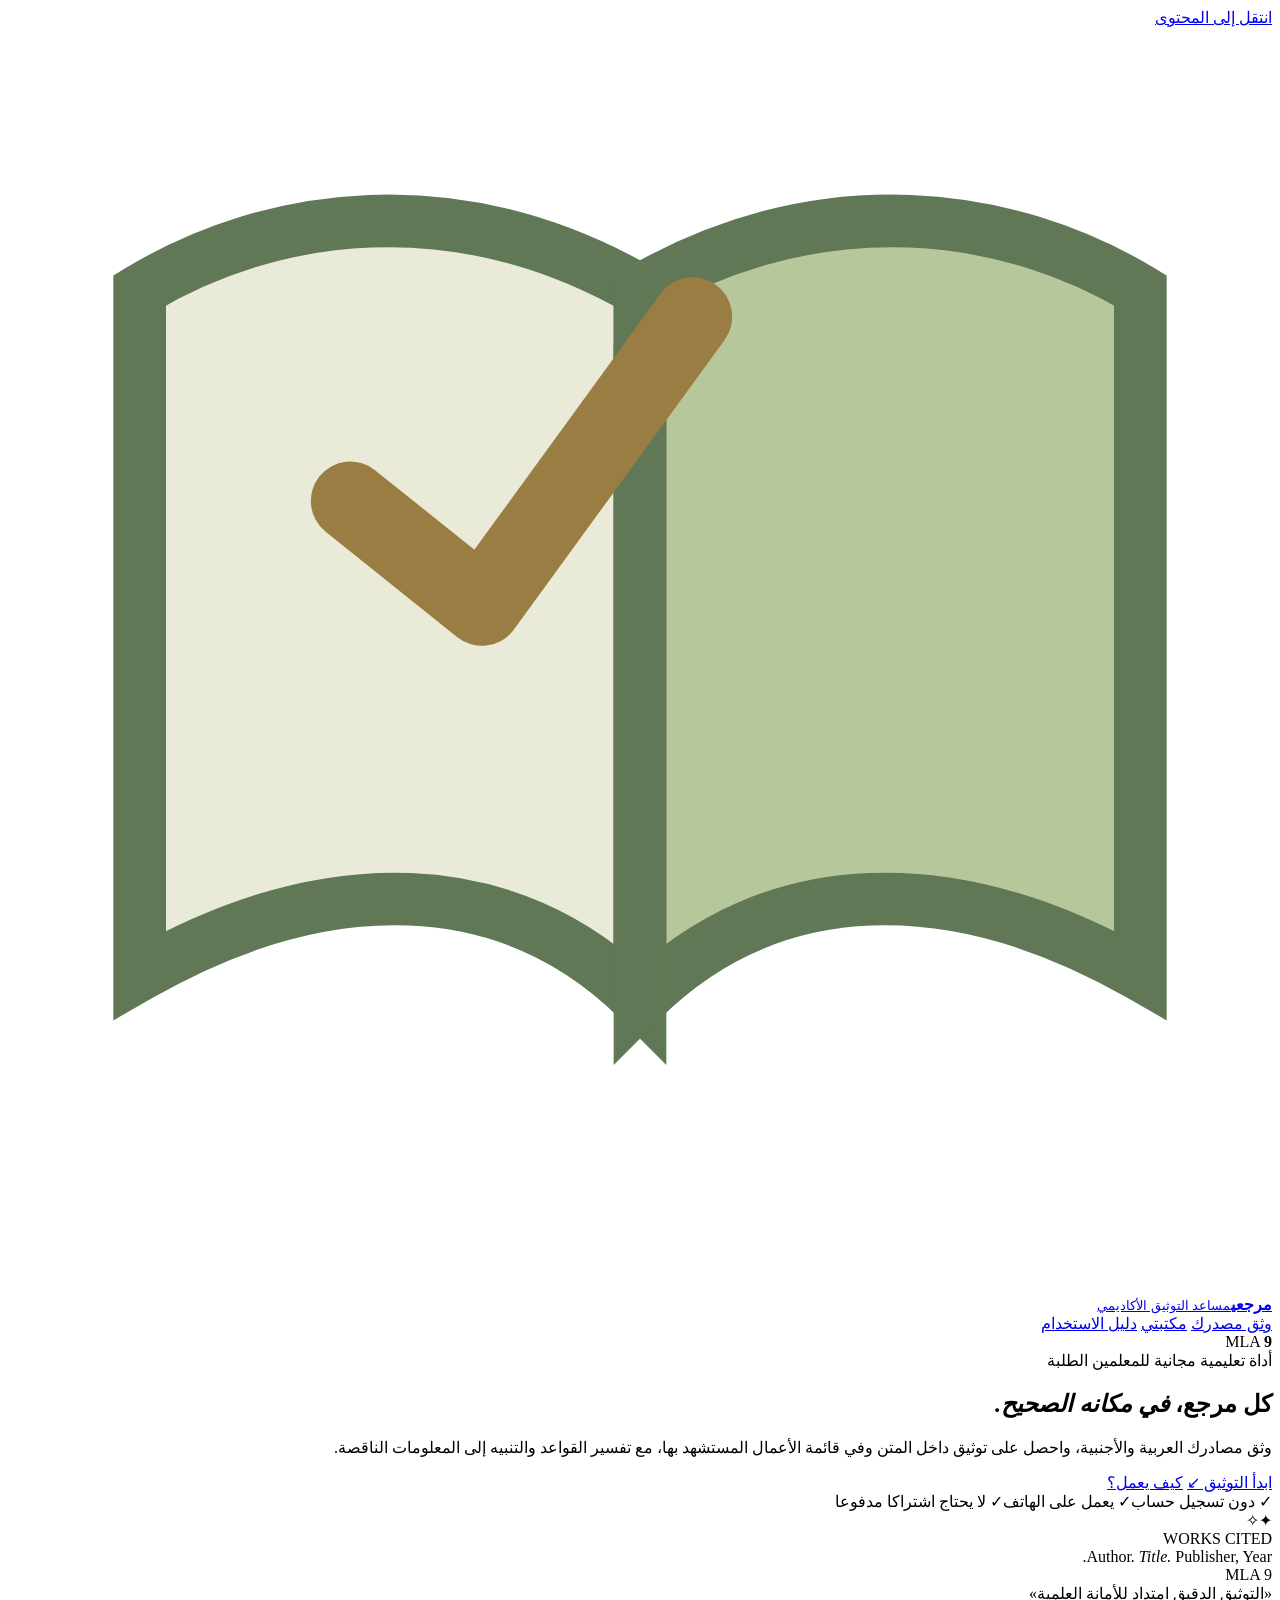
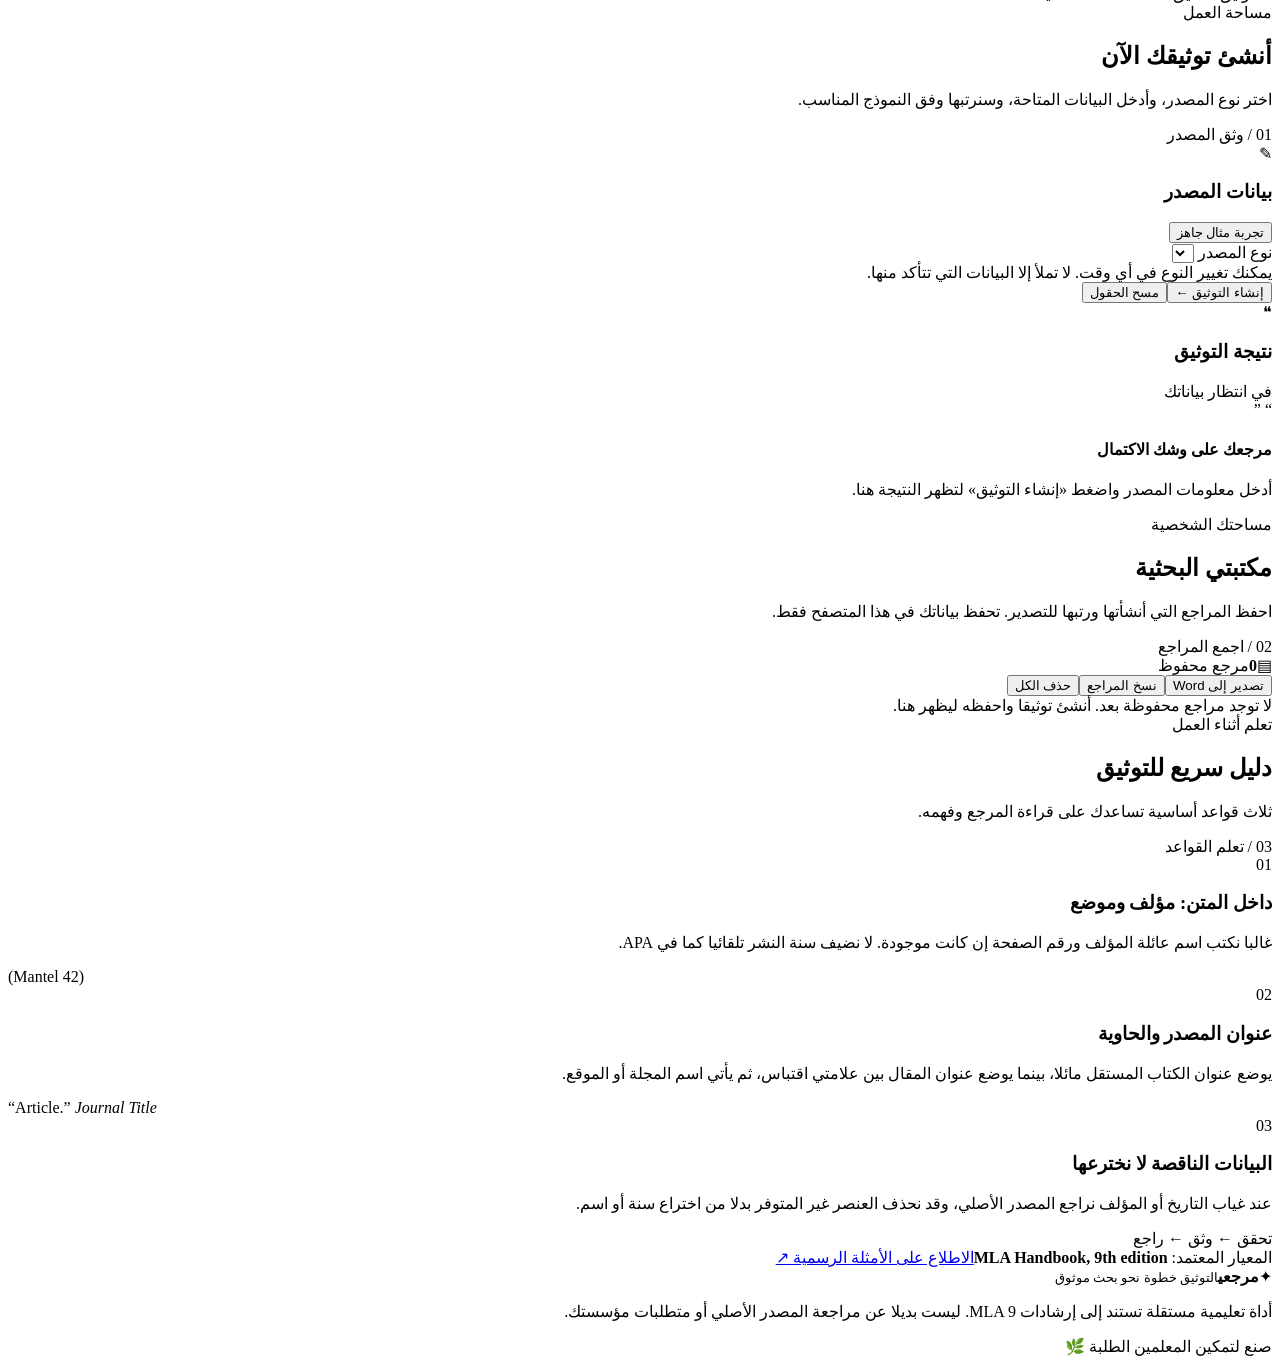
==== index.html @ 1b71eb2f "Add Arabic MLA citation app structure" ====
<!doctype html>
<html lang="ar" dir="rtl">
<head>
  <meta charset="utf-8">
  <meta name="viewport" content="width=device-width, initial-scale=1">
  <meta name="theme-color" content="#657d59">
  <meta name="description" content="مرجعي: مساعد مجاني باللغة العربية لتنسيق الاستشهادات والمراجع وفق MLA 9.">
  <title>مرجعي | مساعد توثيق MLA 9</title>
  <link rel="stylesheet" href="./styles.css">
  <script defer src="./app.js"></script>
</head>
<body>
  <a class="skip-link" href="#main">انتقل إلى المحتوى</a>
  <header class="topbar">
    <div class="container nav">
      <a class="brand" href="#top" aria-label="مرجعي، الصفحة الرئيسية">
        <span class="brandmark" aria-hidden="true">
          <svg viewBox="0 0 48 48" fill="none"><path d="M24 10C17 6 10 7 5 10v26c7-4 14-4 19 1V10Z" fill="#E9EBD8" stroke="#607855" stroke-width="2"/><path d="M24 10c7-4 14-3 19 0v26c-7-4-14-4-19 1V10Z" fill="#B7C79C" stroke="#607855" stroke-width="2"/><path d="M24 12v25" stroke="#607855" stroke-width="2"/><path d="m13 18 5 4 8-11" stroke="#9A7D42" stroke-width="3" stroke-linecap="round" stroke-linejoin="round"/></svg>
        </span>
        <span><strong>مرجعي</strong><small>مساعد التوثيق الأكاديمي</small></span>
      </a>
      <nav class="navlinks" aria-label="التنقل">
        <a href="#builder">وثق مصدرك</a>
        <a href="#library">مكتبتي</a>
        <a href="#guide">دليل الاستخدام</a>
      </nav>
      <span class="version">MLA <strong>9</strong></span>
    </div>
  </header>

  <main id="main">
    <section class="hero container" id="top">
      <div class="hero-copy">
        <span class="eyebrow"><span class="dot"></span> أداة تعليمية مجانية للمعلمين الطلبة</span>
        <h1>كل مرجع، <em>في مكانه الصحيح.</em></h1>
        <p>وثق مصادرك العربية والأجنبية، واحصل على توثيق داخل المتن وفي قائمة الأعمال المستشهد بها، مع تفسير القواعد والتنبيه إلى المعلومات الناقصة.</p>
        <div class="hero-actions">
          <a class="btn primary" href="#builder">ابدأ التوثيق <span aria-hidden="true">↙</span></a>
          <a class="btn ghost" href="#guide">كيف يعمل؟</a>
        </div>
        <div class="trust"><span>✓ دون تسجيل حساب</span><span>✓ يعمل على الهاتف</span><span>✓ لا يحتاج اشتراكا مدفوعا</span></div>
      </div>
      <aside class="hero-art" aria-hidden="true">
        <span class="corner-star star-one">✦</span><span class="corner-star star-two">✧</span>
        <div class="book-card"><div class="book-tag">WORKS CITED</div><div class="book-line long"></div><div class="book-line"></div><div class="book-line medium"></div><div class="citation-demo">Author. <i>Title.</i> Publisher, Year.</div><div class="book-seal">MLA 9</div></div>
        <span class="art-quote">«التوثيق الدقيق امتداد للأمانة العلمية»</span>
      </aside>
    </section>

    <section class="workspace-section" id="builder">
      <div class="container">
        <div class="section-heading"><div><span class="section-kicker">مساحة العمل</span><h2>أنشئ توثيقك الآن</h2><p>اختر نوع المصدر، وأدخل البيانات المتاحة، وسنرتبها وفق النموذج المناسب.</p></div><span class="step-pill">01 / وثق المصدر</span></div>
        <div class="workspace">
          <section class="panel editor-panel" aria-labelledby="form-heading">
            <div class="panel-heading"><div><span class="panel-icon">✎</span><h3 id="form-heading">بيانات المصدر</h3></div><button class="text-button" id="exampleBtn" type="button">تجربة مثال جاهز</button></div>
            <label class="field-label" for="sourceType">نوع المصدر</label>
            <select id="sourceType" class="input"></select>
            <div class="field-hint">يمكنك تغيير النوع في أي وقت. لا تملأ إلا البيانات التي تتأكد منها.</div>
            <form id="citationForm" novalidate>
              <div id="dynamicFields" class="fields"></div>
              <div class="form-actions"><button class="btn primary wide" type="submit">إنشاء التوثيق <span aria-hidden="true">←</span></button><button class="btn subtle" id="resetBtn" type="button">مسح الحقول</button></div>
            </form>
          </section>

          <section class="panel results-panel" aria-labelledby="results-heading">
            <div class="panel-heading"><div><span class="panel-icon">❝</span><h3 id="results-heading">نتيجة التوثيق</h3></div><span class="result-pill" id="resultState">في انتظار بياناتك</span></div>
            <div id="emptyResults" class="empty-results"><div class="empty-symbol">“ ”</div><h4>مرجعك على وشك الاكتمال</h4><p>أدخل معلومات المصدر واضغط «إنشاء التوثيق» لتظهر النتيجة هنا.</p></div>
            <div id="resultsContent" hidden>
              <div class="result-block"><div class="result-header"><h4>في قائمة الأعمال المستشهد بها <span>Works Cited</span></h4><button class="mini-btn" type="button" id="copyWorks">نسخ</button></div><div class="citation-text" dir="auto" id="worksOutput"></div></div>
              <div class="result-block"><div class="result-header"><h4>داخل المتن <span>In-text citation</span></h4><button class="mini-btn" type="button" id="copyIntext">نسخ</button></div><div class="citation-text short" dir="auto" id="intextOutput"></div></div>
              <div id="warningsBox" class="warnings" hidden><strong>قبل اعتماد المرجع</strong><ul id="warningsList"></ul></div>
              <div class="tip"><span aria-hidden="true">✦</span><p id="explanation"></p></div>
              <div class="output-actions"><button id="saveBtn" class="btn secondary" type="button">＋ احفظ في مكتبتي</button><button id="copyBoth" class="btn subtle" type="button">نسخ النتيجتين</button></div>
              <p class="quality-note">النتيجة مبنية على البيانات المدخلة، ولا تعني التحقق من صحة المصدر نفسه.</p>
            </div>
          </section>
        </div>
      </div>
    </section>

    <section class="container library-section" id="library">
      <div class="section-heading"><div><span class="section-kicker">مساحتك الشخصية</span><h2>مكتبتي البحثية</h2><p>احفظ المراجع التي أنشأتها ورتبها للتصدير. تحفظ بياناتك في هذا المتصفح فقط.</p></div><span class="step-pill">02 / اجمع المراجع</span></div>
      <div class="library-panel">
        <div class="library-top"><div class="library-count"><span class="count-icon">▤</span><strong id="libraryCount">0</strong><span>مرجع محفوظ</span></div><div class="library-actions"><button id="exportBtn" class="btn secondary small" type="button">تصدير إلى Word</button><button id="copyLibrary" class="btn subtle small" type="button">نسخ المراجع</button><button id="clearLibrary" class="btn text-danger small" type="button">حذف الكل</button></div></div>
        <div id="libraryEmpty" class="library-empty">لا توجد مراجع محفوظة بعد. أنشئ توثيقا واحفظه ليظهر هنا.</div>
        <div id="libraryItems" class="library-items" aria-live="polite"></div>
      </div>
    </section>

    <section class="guide-section" id="guide">
      <div class="container"><div class="section-heading"><div><span class="section-kicker">تعلم أثناء العمل</span><h2>دليل سريع للتوثيق</h2><p>ثلاث قواعد أساسية تساعدك على قراءة المرجع وفهمه.</p></div><span class="step-pill">03 / تعلم القواعد</span></div>
        <div class="guide-grid">
          <article class="guide-card"><div class="guide-number">01</div><h3>داخل المتن: مؤلف وموضع</h3><p>غالبا نكتب اسم عائلة المؤلف ورقم الصفحة إن كانت موجودة. لا نضيف سنة النشر تلقائيا كما في APA.</p><div class="inline-example" dir="ltr">(Mantel 42)</div></article>
          <article class="guide-card"><div class="guide-number">02</div><h3>عنوان المصدر والحاوية</h3><p>يوضع عنوان الكتاب المستقل مائلا، بينما يوضع عنوان المقال بين علامتي اقتباس، ثم يأتي اسم المجلة أو الموقع.</p><div class="inline-example" dir="ltr">“Article.” <i>Journal Title</i></div></article>
          <article class="guide-card"><div class="guide-number">03</div><h3>البيانات الناقصة لا نخترعها</h3><p>عند غياب التاريخ أو المؤلف نراجع المصدر الأصلي، وقد نحذف العنصر غير المتوفر بدلا من اختراع سنة أو اسم.</p><div class="inline-example">تحقق ← وثق ← راجع</div></article>
        </div>
        <div class="guide-source"><span>المعيار المعتمد: <strong>MLA Handbook, 9th edition</strong></span><a href="https://style.mla.org/works-cited/citations-by-format/" target="_blank" rel="noopener noreferrer">الاطلاع على الأمثلة الرسمية ↗</a></div>
      </div>
    </section>
  </main>
  <footer class="footer"><div class="container footer-content"><div class="brand footer-brand"><span class="brandmark mini" aria-hidden="true">✦</span><span><strong>مرجعي</strong><small>التوثيق خطوة نحو بحث موثوق</small></span></div><p>أداة تعليمية مستقلة تستند إلى إرشادات MLA 9. ليست بديلا عن مراجعة المصدر الأصلي أو متطلبات مؤسستك.</p><span>صنع لتمكين المعلمين الطلبة 🌿</span></div></footer>
  <div id="toast" class="toast" role="status" aria-live="polite" hidden></div>
</body>
</html>
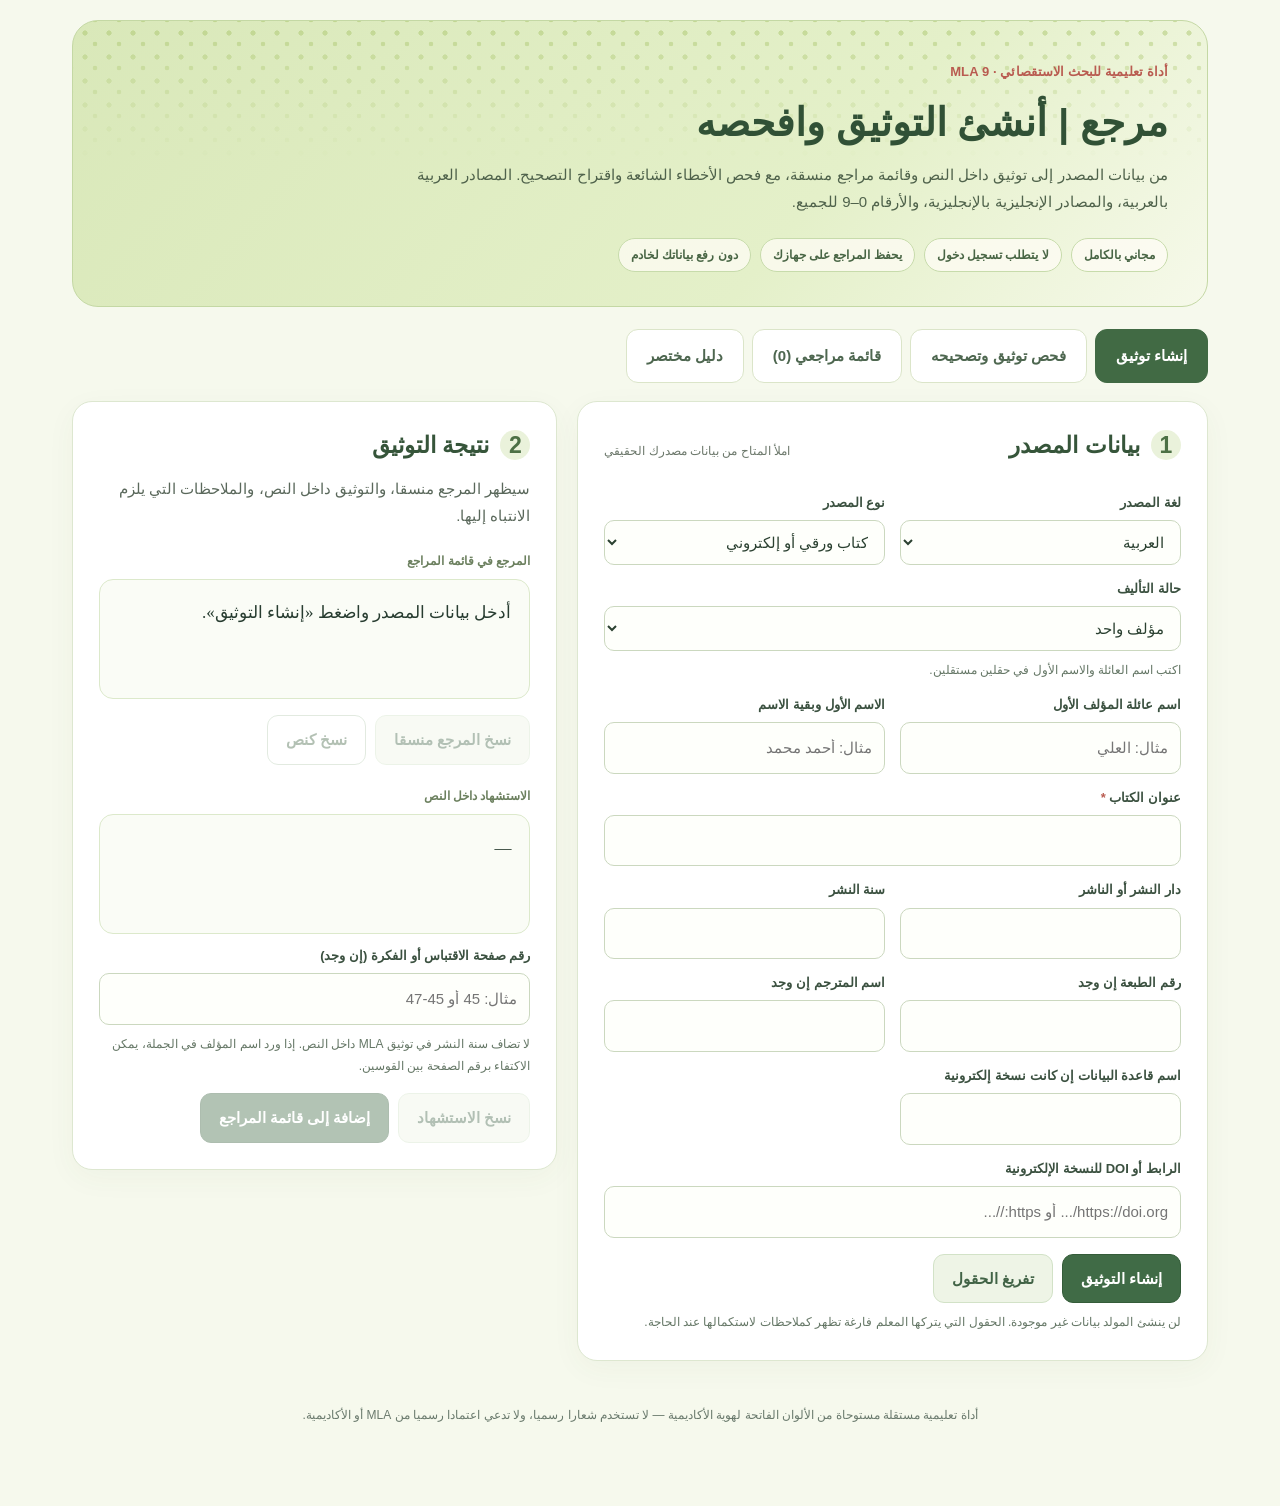
==== commit a9523a94: "Add Arabic and English MLA citation generator, verifier and local bibliography" ====
--- a/index.html
+++ b/index.html
@@ -1,104 +1,272 @@
-<!doctype html>
-<html lang="ar" dir="rtl">
-<head>
-  <meta charset="utf-8">
-  <meta name="viewport" content="width=device-width, initial-scale=1">
-  <meta name="theme-color" content="#657d59">
-  <meta name="description" content="مرجعي: مساعد مجاني باللغة العربية لتنسيق الاستشهادات والمراجع وفق MLA 9.">
-  <title>مرجعي | مساعد توثيق MLA 9</title>
-  <link rel="stylesheet" href="./styles.css">
-  <script defer src="./app.js"></script>
-</head>
-<body>
-  <a class="skip-link" href="#main">انتقل إلى المحتوى</a>
-  <header class="topbar">
-    <div class="container nav">
-      <a class="brand" href="#top" aria-label="مرجعي، الصفحة الرئيسية">
-        <span class="brandmark" aria-hidden="true">
-          <svg viewBox="0 0 48 48" fill="none"><path d="M24 10C17 6 10 7 5 10v26c7-4 14-4 19 1V10Z" fill="#E9EBD8" stroke="#607855" stroke-width="2"/><path d="M24 10c7-4 14-3 19 0v26c-7-4-14-4-19 1V10Z" fill="#B7C79C" stroke="#607855" stroke-width="2"/><path d="M24 12v25" stroke="#607855" stroke-width="2"/><path d="m13 18 5 4 8-11" stroke="#9A7D42" stroke-width="3" stroke-linecap="round" stroke-linejoin="round"/></svg>
-        </span>
-        <span><strong>مرجعي</strong><small>مساعد التوثيق الأكاديمي</small></span>
-      </a>
-      <nav class="navlinks" aria-label="التنقل">
-        <a href="#builder">وثق مصدرك</a>
-        <a href="#library">مكتبتي</a>
-        <a href="#guide">دليل الاستخدام</a>
-      </nav>
-      <span class="version">MLA <strong>9</strong></span>
-    </div>
-  </header>
-
-  <main id="main">
-    <section class="hero container" id="top">
-      <div class="hero-copy">
-        <span class="eyebrow"><span class="dot"></span> أداة تعليمية مجانية للمعلمين الطلبة</span>
-        <h1>كل مرجع، <em>في مكانه الصحيح.</em></h1>
-        <p>وثق مصادرك العربية والأجنبية، واحصل على توثيق داخل المتن وفي قائمة الأعمال المستشهد بها، مع تفسير القواعد والتنبيه إلى المعلومات الناقصة.</p>
-        <div class="hero-actions">
-          <a class="btn primary" href="#builder">ابدأ التوثيق <span aria-hidden="true">↙</span></a>
-          <a class="btn ghost" href="#guide">كيف يعمل؟</a>
-        </div>
-        <div class="trust"><span>✓ دون تسجيل حساب</span><span>✓ يعمل على الهاتف</span><span>✓ لا يحتاج اشتراكا مدفوعا</span></div>
-      </div>
-      <aside class="hero-art" aria-hidden="true">
-        <span class="corner-star star-one">✦</span><span class="corner-star star-two">✧</span>
-        <div class="book-card"><div class="book-tag">WORKS CITED</div><div class="book-line long"></div><div class="book-line"></div><div class="book-line medium"></div><div class="citation-demo">Author. <i>Title.</i> Publisher, Year.</div><div class="book-seal">MLA 9</div></div>
-        <span class="art-quote">«التوثيق الدقيق امتداد للأمانة العلمية»</span>
-      </aside>
-    </section>
-
-    <section class="workspace-section" id="builder">
-      <div class="container">
-        <div class="section-heading"><div><span class="section-kicker">مساحة العمل</span><h2>أنشئ توثيقك الآن</h2><p>اختر نوع المصدر، وأدخل البيانات المتاحة، وسنرتبها وفق النموذج المناسب.</p></div><span class="step-pill">01 / وثق المصدر</span></div>
-        <div class="workspace">
-          <section class="panel editor-panel" aria-labelledby="form-heading">
-            <div class="panel-heading"><div><span class="panel-icon">✎</span><h3 id="form-heading">بيانات المصدر</h3></div><button class="text-button" id="exampleBtn" type="button">تجربة مثال جاهز</button></div>
-            <label class="field-label" for="sourceType">نوع المصدر</label>
-            <select id="sourceType" class="input"></select>
-            <div class="field-hint">يمكنك تغيير النوع في أي وقت. لا تملأ إلا البيانات التي تتأكد منها.</div>
-            <form id="citationForm" novalidate>
-              <div id="dynamicFields" class="fields"></div>
-              <div class="form-actions"><button class="btn primary wide" type="submit">إنشاء التوثيق <span aria-hidden="true">←</span></button><button class="btn subtle" id="resetBtn" type="button">مسح الحقول</button></div>
-            </form>
-          </section>
-
-          <section class="panel results-panel" aria-labelledby="results-heading">
-            <div class="panel-heading"><div><span class="panel-icon">❝</span><h3 id="results-heading">نتيجة التوثيق</h3></div><span class="result-pill" id="resultState">في انتظار بياناتك</span></div>
-            <div id="emptyResults" class="empty-results"><div class="empty-symbol">“ ”</div><h4>مرجعك على وشك الاكتمال</h4><p>أدخل معلومات المصدر واضغط «إنشاء التوثيق» لتظهر النتيجة هنا.</p></div>
-            <div id="resultsContent" hidden>
-              <div class="result-block"><div class="result-header"><h4>في قائمة الأعمال المستشهد بها <span>Works Cited</span></h4><button class="mini-btn" type="button" id="copyWorks">نسخ</button></div><div class="citation-text" dir="auto" id="worksOutput"></div></div>
-              <div class="result-block"><div class="result-header"><h4>داخل المتن <span>In-text citation</span></h4><button class="mini-btn" type="button" id="copyIntext">نسخ</button></div><div class="citation-text short" dir="auto" id="intextOutput"></div></div>
-              <div id="warningsBox" class="warnings" hidden><strong>قبل اعتماد المرجع</strong><ul id="warningsList"></ul></div>
-              <div class="tip"><span aria-hidden="true">✦</span><p id="explanation"></p></div>
-              <div class="output-actions"><button id="saveBtn" class="btn secondary" type="button">＋ احفظ في مكتبتي</button><button id="copyBoth" class="btn subtle" type="button">نسخ النتيجتين</button></div>
-              <p class="quality-note">النتيجة مبنية على البيانات المدخلة، ولا تعني التحقق من صحة المصدر نفسه.</p>
-            </div>
-          </section>
-        </div>
-      </div>
-    </section>
-
-    <section class="container library-section" id="library">
-      <div class="section-heading"><div><span class="section-kicker">مساحتك الشخصية</span><h2>مكتبتي البحثية</h2><p>احفظ المراجع التي أنشأتها ورتبها للتصدير. تحفظ بياناتك في هذا المتصفح فقط.</p></div><span class="step-pill">02 / اجمع المراجع</span></div>
-      <div class="library-panel">
-        <div class="library-top"><div class="library-count"><span class="count-icon">▤</span><strong id="libraryCount">0</strong><span>مرجع محفوظ</span></div><div class="library-actions"><button id="exportBtn" class="btn secondary small" type="button">تصدير إلى Word</button><button id="copyLibrary" class="btn subtle small" type="button">نسخ المراجع</button><button id="clearLibrary" class="btn text-danger small" type="button">حذف الكل</button></div></div>
-        <div id="libraryEmpty" class="library-empty">لا توجد مراجع محفوظة بعد. أنشئ توثيقا واحفظه ليظهر هنا.</div>
-        <div id="libraryItems" class="library-items" aria-live="polite"></div>
-      </div>
-    </section>
-
-    <section class="guide-section" id="guide">
-      <div class="container"><div class="section-heading"><div><span class="section-kicker">تعلم أثناء العمل</span><h2>دليل سريع للتوثيق</h2><p>ثلاث قواعد أساسية تساعدك على قراءة المرجع وفهمه.</p></div><span class="step-pill">03 / تعلم القواعد</span></div>
-        <div class="guide-grid">
-          <article class="guide-card"><div class="guide-number">01</div><h3>داخل المتن: مؤلف وموضع</h3><p>غالبا نكتب اسم عائلة المؤلف ورقم الصفحة إن كانت موجودة. لا نضيف سنة النشر تلقائيا كما في APA.</p><div class="inline-example" dir="ltr">(Mantel 42)</div></article>
-          <article class="guide-card"><div class="guide-number">02</div><h3>عنوان المصدر والحاوية</h3><p>يوضع عنوان الكتاب المستقل مائلا، بينما يوضع عنوان المقال بين علامتي اقتباس، ثم يأتي اسم المجلة أو الموقع.</p><div class="inline-example" dir="ltr">“Article.” <i>Journal Title</i></div></article>
-          <article class="guide-card"><div class="guide-number">03</div><h3>البيانات الناقصة لا نخترعها</h3><p>عند غياب التاريخ أو المؤلف نراجع المصدر الأصلي، وقد نحذف العنصر غير المتوفر بدلا من اختراع سنة أو اسم.</p><div class="inline-example">تحقق ← وثق ← راجع</div></article>
-        </div>
-        <div class="guide-source"><span>المعيار المعتمد: <strong>MLA Handbook, 9th edition</strong></span><a href="https://style.mla.org/works-cited/citations-by-format/" target="_blank" rel="noopener noreferrer">الاطلاع على الأمثلة الرسمية ↗</a></div>
-      </div>
-    </section>
-  </main>
-  <footer class="footer"><div class="container footer-content"><div class="brand footer-brand"><span class="brandmark mini" aria-hidden="true">✦</span><span><strong>مرجعي</strong><small>التوثيق خطوة نحو بحث موثوق</small></span></div><p>أداة تعليمية مستقلة تستند إلى إرشادات MLA 9. ليست بديلا عن مراجعة المصدر الأصلي أو متطلبات مؤسستك.</p><span>صنع لتمكين المعلمين الطلبة 🌿</span></div></footer>
-  <div id="toast" class="toast" role="status" aria-live="polite" hidden></div>
-</body>
-</html>+<!doctype html><html lang="ar" dir="rtl"><head><meta charset="utf-8"><meta name="viewport" content="width=device-width, initial-scale=1"><meta name="color-scheme" content="light"><title>مرجع | مولد وفاحص MLA 9</title><style>:root{--ink:#273c30;--soft:#5a685b;--bg:#f6f9ed;--cream:#fffef9;--line:#dbe5c9;--lime:#d8e8b1;--lime2:#eef5dd;--green:#527748;--red:#b95b50;--red-pale:#fff3ef;--gold:#ae8450;--gold-pale:#fff9eb}
+*{box-sizing:border-box}
+html{scroll-behavior:smooth}
+body{margin:0;background:var(--bg);color:var(--ink);font:15px/1.85 'Segoe UI',Tahoma,Arial,sans-serif}
+button,input,textarea,select{font:inherit}
+a{color:#3f7050;text-underline-offset:3px}
+button{cursor:pointer}
+button:focus-visible,a:focus-visible,input:focus-visible,textarea:focus-visible,select:focus-visible{outline:3px solid #b7cb8d;outline-offset:2px}
+.wrap{max-width:1180px;margin:auto;padding:20px 22px 55px}
+.hero{background:linear-gradient(130deg,#d9e8b9,#e4f0c9 65%,#f6f9ea);border:1px solid #c4d8a4;border-radius:26px;position:relative;overflow:hidden;padding:39px 39px 34px;margin-bottom:22px}
+.hero:before{content:'';position:absolute;top:0;left:0;right:0;height:140px;opacity:.52;background-image:radial-gradient(#a9c56b 2.3px,transparent 2.9px),radial-gradient(#a9c56b 2px,transparent 2.6px);background-size:24px 24px,24px 24px;background-position:0 0,10px 11px;mask-image:linear-gradient(#000,transparent)}
+.hero>*{position:relative}
+.eyebrow{font-weight:700;color:var(--red);font-size:13px;letter-spacing:.1px}
+h1{font-size:clamp(26px,4vw,39px);line-height:1.4;color:#315136;margin:12px 0 10px}
+h2{font-size:23px;line-height:1.5;margin:0 0 12px;color:#36553a}
+h3{font-size:18px;margin:0 0 11px;color:#436046}
+.hero p{font-size:15px;max-width:760px;margin:0;color:#4f624b}
+.badgelist{display:flex;flex-wrap:wrap;gap:9px;margin-top:22px}
+.softbadge{display:inline-block;background:#fffcf6bd;border:1px solid #c7dbab;padding:5px 12px;border-radius:50px;font-size:12px;color:#486544;font-weight:600}
+.topnav{display:flex;gap:8px;flex-wrap:wrap;margin-bottom:18px}
+.tab{border:1px solid var(--line);background:#fff;color:#4e6750;padding:12px 20px;border-radius:12px;font-weight:700}
+.tab[aria-selected=true]{background:#416a44;color:#fff;border-color:#416a44}
+.panel{background:#fff;border-radius:20px;border:1px solid #dde7d0;box-shadow:0 8px 30px #4464370b;padding:26px;margin-bottom:18px}
+.panellead{color:var(--soft);margin:0 0 20px}
+.two{display:grid;grid-template-columns:1.13fr .87fr;gap:20px;align-items:start}
+.mini{font-size:12px;color:#6b776a}
+.formgrid{display:grid;grid-template-columns:1fr 1fr;gap:12px 15px}
+.span2{grid-column:1/-1}
+.field label{display:block;font-weight:700;font-size:13px;margin:0 0 5px;color:#3b5140}
+.field input,.field select,.field textarea,textarea.large{width:100%;padding:11px 12px;border:1px solid #cbd8bf;border-radius:10px;background:#fefffb;min-height:45px;color:#2b4131;outline:none}
+.field input:focus,.field select:focus,.field textarea:focus,textarea.large:focus{border-color:#729d62;box-shadow:0 0 0 3px #a7c28a30}
+.field textarea{resize:vertical;min-height:70px}
+input[dir=ltr],textarea[dir=ltr]{text-align:left}
+.subtle{background:#f4f8ea;border:1px solid #e2ebd2;border-radius:14px;padding:15px 17px;margin:15px 0}
+.notice{border-right:4px solid #87a963;background:#f0f6e7;padding:11px 15px;border-radius:9px;margin:12px 0;color:#456048;font-size:13px}
+.warn{border-right-color:#d7a152;background:#fff9ef;color:#6d592f}
+.error{border-right-color:#c26c5c;background:#fff3ef;color:#86483d}
+.tip{margin-top:8px;color:#657766;font-size:12px}
+.btnrow{display:flex;flex-wrap:wrap;gap:9px;margin-top:16px}
+.btn{border:1px solid #345c39;background:#406b46;color:white;border-radius:11px;padding:10px 18px;font-weight:700;min-height:42px}
+.btn.secondary{color:#416346;background:#eef4e6;border-color:#d2e2c7}
+.btn.outline{color:#446646;background:white;border-color:#b7cdb3}
+.btn.danger{background:#ad5a4e;border-color:#ad5a4e}
+.btn:disabled{opacity:.4;cursor:not-allowed}
+.resultbox{background:#fafcf6;border:1px solid #dce9cb;padding:18px;border-radius:14px;min-height:120px;overflow-wrap:anywhere}
+.resultbox p{margin:0 0 7px}
+.citation{font-family:Georgia,'Times New Roman',Tahoma,serif;font-size:17px;line-height:1.8;white-space:normal;overflow-wrap:anywhere}
+.citation em{font-style:italic}
+[dir=rtl].citation{font-family:Tahoma,'Segoe UI',serif}
+.kicker{font-weight:700;color:#6c805f;font-size:12px;margin:8px 0 7px}
+.issue{border-bottom:1px solid #e5ebd9;padding:11px 0}
+.issue:last-child{border-bottom:0}
+.issue strong{display:block;font-size:14px}
+.issue small{display:block;color:#647267}
+.state{display:inline-block;padding:3px 9px;border-radius:20px;font-size:11px;font-weight:700;background:#e3efda;color:#35653e}
+.state.warning{background:#fff1db;color:#875e32}
+.state.alert{background:#ffebe5;color:#9a493c}
+.sectionhead{display:flex;gap:12px;align-items:center;justify-content:space-between;flex-wrap:wrap;margin:0 0 16px}
+.help{background:#fbfbf5;border:1px solid #e3e8d8;border-radius:12px;padding:13px;font-size:13px;color:#506451}
+.muted{color:#7c877a}
+.entry{padding:16px;border:1px solid #e1e8d5;border-radius:13px;margin:12px 0;overflow-wrap:anywhere}
+.entry header{display:flex;justify-content:space-between;gap:12px;align-items:start}
+.entry .citation{margin:12px 0 6px;font-size:16px}
+.entry .btnrow{margin:8px 0 0}
+.output-pair{display:grid;grid-template-columns:1fr;gap:13px}
+.checklist{margin:0;padding-right:19px}
+.checklist li{margin:5px 0}
+.number{display:inline-flex;align-items:center;justify-content:center;border-radius:50%;width:30px;height:30px;background:#eaf2db;color:#4c7045;font-weight:700;margin-left:5px}
+hr{border:0;border-top:1px solid #e3ead8;margin:20px 0}
+.footer{text-align:center;font-size:12px;color:#6a7a6d;margin:25px 0}
+.visually-hidden{position:absolute;clip:rect(0,0,0,0);width:1px;height:1px;overflow:hidden}
+.hidden{display:none!important}
+@media(max-width:850px){.two{grid-template-columns:1fr}.formgrid{grid-template-columns:1fr 1fr}}
+@media(max-width:620px){.wrap{padding:11px 11px 42px}.hero{padding:29px 18px}.panel{padding:17px}.formgrid{grid-template-columns:1fr}.tab{flex:1 1 auto}.btnrow .btn{flex:1 1 auto}}
+@media print{body{background:#fff}.noprint,.hero,.topnav,.footer{display:none!important}.wrap{padding:0;max-width:none}.panel{box-shadow:none;border:none}.entry{break-inside:avoid;border:none;padding:0}.citation{padding-left:1.2cm;text-indent:-1.2cm}@page{size:A4;margin:2cm}}
+</style></head><body>
+<div class="wrap">
+<header class="hero"><div class="eyebrow">أداة تعليمية للبحث الاستقصائي · MLA 9</div><h1>مرجع | أنشئ التوثيق وافحصه</h1><p>من بيانات المصدر إلى توثيق داخل النص وقائمة مراجع منسقة، مع فحص الأخطاء الشائعة واقتراح التصحيح. المصادر العربية بالعربية، والمصادر الإنجليزية بالإنجليزية، والأرقام 0–9 للجميع.</p><div class="badgelist"><span class="softbadge">مجاني بالكامل</span><span class="softbadge">لا يتطلب تسجيل دخول</span><span class="softbadge">يحفظ المراجع على جهازك</span><span class="softbadge">دون رفع بياناتك لخادم</span></div></header>
+<nav class="topnav noprint" role="tablist" aria-label="أقسام الأداة"><button class="tab" id="tab-create" data-tab="create" role="tab" aria-selected="true">إنشاء توثيق</button><button class="tab" id="tab-check" data-tab="check" role="tab" aria-selected="false">فحص توثيق وتصحيحه</button><button class="tab" id="tab-list" data-tab="list" role="tab" aria-selected="false">قائمة مراجعي <span id="count">(0)</span></button><button class="tab" id="tab-guide" data-tab="guide" role="tab" aria-selected="false">دليل مختصر</button></nav>
+<section id="view-create" class="view"><div class="two"><div class="panel"><div class="sectionhead"><h2><span class="number">1</span> بيانات المصدر</h2><span class="mini">املأ المتاح من بيانات مصدرك الحقيقي</span></div><div class="formgrid"><div class="field"><label for="language">لغة المصدر</label><select id="language"><option value="ar">العربية</option><option value="en">الإنجليزية</option></select></div><div class="field"><label for="type">نوع المصدر</label><select id="type"><option value="book">كتاب ورقي أو إلكتروني</option><option value="journal">مقال في مجلة علمية</option><option value="web">صفحة في موقع إلكتروني</option><option value="chapter">فصل في كتاب محرر</option><option value="report">تقرير أو دليل مؤسسي</option><option value="thesis">رسالة جامعية أو أطروحة</option><option value="newspaper">مقال صحفي</option><option value="video">فيديو أو مادة مرئية</option><option value="lecture">محاضرة أو ورقة مؤتمر</option></select></div><div class="field span2"><label for="authorMode">حالة التأليف</label><select id="authorMode"><option value="one">مؤلف واحد</option><option value="two">مؤلفان</option><option value="many">3 مؤلفين فأكثر</option><option value="org">مؤلف مؤسسي (وزارة، أكاديمية، مؤسسة)</option><option value="none">لا يوجد مؤلف معروف</option></select><div class="tip" id="authorHint">اكتب اسم العائلة والاسم الأول في حقلين مستقلين.</div></div>
+<div class="field" data-author="person"><label for="last1">اسم عائلة المؤلف الأول</label><input id="last1" placeholder="مثال: العلي"></div><div class="field" data-author="person"><label for="first1">الاسم الأول وبقية الاسم</label><input id="first1" placeholder="مثال: أحمد محمد"></div>
+<div class="field" data-author="second"><label for="first2">الاسم الأول للمؤلف الثاني</label><input id="first2"></div><div class="field" data-author="second"><label for="last2">اسم عائلة المؤلف الثاني</label><input id="last2"></div>
+<div class="field span2 hidden" data-author="org"><label for="org">اسم المؤسسة المؤلفة</label><input id="org" placeholder="مثال: وزارة التربية والتعليم"></div>
+<div id="dynamicFields" class="span2 formgrid"></div>
+</div><div class="btnrow"><button id="generate" class="btn">إنشاء التوثيق</button><button id="clearForm" class="btn secondary">تفريغ الحقول</button></div><div class="tip">لن ينشئ المولد بيانات غير موجودة. الحقول التي يتركها المعلم فارغة تظهر كملاحظات لاستكمالها عند الحاجة.</div></div>
+<div class="panel"><h2><span class="number">2</span> نتيجة التوثيق</h2><p class="panellead">سيظهر المرجع منسقا، والتوثيق داخل النص، والملاحظات التي يلزم الانتباه إليها.</p><div class="kicker">المرجع في قائمة المراجع</div><div id="refOutput" class="resultbox citation" aria-live="polite">أدخل بيانات المصدر واضغط «إنشاء التوثيق».</div><div class="btnrow"><button id="copyRef" class="btn secondary" disabled>نسخ المرجع منسقا</button><button id="copyRefText" class="btn outline" disabled>نسخ كنص</button></div><div class="kicker" style="margin-top:20px">الاستشهاد داخل النص</div><div id="inlineOutput" class="resultbox citation" aria-live="polite">—</div><div class="field" style="margin-top:10px"><label for="citedPage">رقم صفحة الاقتباس أو الفكرة (إن وجد)</label><input id="citedPage" inputmode="text" placeholder="مثال: 45 أو 45-47"><div class="tip">لا تضاف سنة النشر في توثيق MLA داخل النص. إذا ورد اسم المؤلف في الجملة، يمكن الاكتفاء برقم الصفحة بين القوسين.</div></div><div class="btnrow"><button id="copyInline" class="btn secondary" disabled>نسخ الاستشهاد</button><button id="addEntry" class="btn" disabled>إضافة إلى قائمة المراجع</button></div><div id="genIssues" class="notice hidden"></div></div></div></section>
+<section id="view-check" class="view hidden"><div class="two"><div class="panel"><h2>فحص التوثيق وتصحيحه</h2><p class="panellead">الصق مرجعا من قائمة المراجع أو استشهادا داخل النص. تفحص الأداة البنية الظاهرة وتعرض تصحيحا شكليا عند الإمكان، دون اختراع بيانات غير موجودة.</p><div class="formgrid"><div class="field"><label for="checkKind">ماذا تفحص؟</label><select id="checkKind"><option value="reference">مرجع في قائمة المراجع</option><option value="inline">استشهاد داخل النص</option></select></div><div class="field"><label for="checkLang">لغة المرجع</label><select id="checkLang"><option value="ar">العربية</option><option value="en">الإنجليزية</option></select></div><div class="field span2" id="checkTypeWrap"><label for="checkType">نوع المصدر</label><select id="checkType"><option value="book">كتاب</option><option value="journal">مقال علمي</option><option value="web">صفحة ويب</option><option value="chapter">فصل في كتاب</option><option value="report">تقرير أو دليل</option><option value="thesis">رسالة جامعية</option><option value="newspaper">مقال صحفي</option><option value="video">فيديو</option><option value="lecture">محاضرة أو مؤتمر</option></select></div><div class="field span2"><label for="checkText">التوثيق الذي تريد فحصه</label><textarea id="checkText" rows="6" placeholder="الصق المرجع أو الاستشهاد هنا..."></textarea></div><div class="field span2" id="compareWrap"><label for="compareId">اختياري: المقارنة بمرجع أنشأته سابقا</label><select id="compareId"><option value="">فحص شكلي عام دون مرجع مقارن</option></select><div class="tip">المقارنة ببيانات أصلية مدخلة في قسم الإنشاء تجعل التصحيح أدق.</div></div></div><div class="btnrow"><button id="runCheck" class="btn">افحص التوثيق</button><button id="loadCheckExample" class="btn secondary">عرض مثال فيه أخطاء</button></div></div><div class="panel"><h2>نتيجة الفحص</h2><div id="checkStatus" class="notice">أدخل التوثيق لعرض النتيجة.</div><div id="issuesBox"></div><div class="kicker" style="margin-top:18px">التصحيح المقترح</div><div id="corrected" class="resultbox citation">—</div><div class="btnrow"><button class="btn secondary" id="copyCorrection" disabled>نسخ التصحيح</button></div><div class="notice warn" style="margin-top:20px">الفحص آلي وقائم على قواعد واضحة، وليس تدقيقا لمصدر المنشور نفسه. عند عدم توفر اسم المؤلف أو البيانات الدقيقة أو تنسيق الخط الأصلي، قد يلزم الرجوع للمصدر أو مراجعة بشرية.</div></div></div></section>
+<section id="view-list" class="view hidden"><div class="panel"><div class="sectionhead"><div><h2>قائمة المراجع التي أنشأتها</h2><p class="panellead">تُحفظ محليا في المتصفح على هذا الجهاز. يمكن تعديلها ونسخها وتصديرها.</p></div><div class="btnrow" style="margin:0"><button class="btn secondary" id="copyAll">نسخ قائمة المراجع</button><button class="btn outline" id="downloadDoc">تنزيل ملف Word</button><button class="btn outline" id="printList">طباعة / PDF</button></div></div><div class="notice">تُرتب المراجع العربية هجائيا فيما بينها، والإنجليزية هجائيا فيما بينها. راجع متطلبات الأكاديمية بشأن ترتيب القائمتين عند دمجهما في بحث واحد.</div><div id="listOutput"></div></div></section>
+<section id="view-guide" class="view hidden"><div class="panel"><h2>كيف تستخدم الأداة؟</h2><div class="formgrid"><div class="subtle"><h3>إنشاء التوثيق</h3><p>اختر لغة المصدر ونوعه، ثم أدخل بياناته كما تظهر في المصدر، وحدد صفحة الاستشهاد عند الحاجة. انسخ المرجع منسقا وأضفه لقائمتك.</p></div><div class="subtle"><h3>فحص التوثيق</h3><p>الصق مرجعا أو استشهادا، وحدد نوعه ولغته، ثم اقرأ الأخطاء والتصحيح. المقارنة بمرجع محفوظ تمنح نتيجة أدق من فحص النص وحده.</p></div><div class="subtle"><h3>ضبط العربية والأرقام</h3><p>المصادر العربية بالعربية والإنجليزية بالإنجليزية. تحول الأرقام العربية الشرقية تلقائيا إلى 0–9. لا تحوِّل الأداة أسماء المؤلفين إلى حروف لاتينية.</p></div><div class="subtle"><h3>حالات تحتاج مراجعة</h3><p>نقص المؤلف أو تاريخ النشر أو أرقام الصفحات، وتفاصيل الأسماء المركبة أو المراجع متعددة الحاويات، وكذلك التحقق من صحة DOI/URL ومطابقة النص الأصلي.</p></div></div><hr><h3>أمثلة توضيحية افتراضية</h3><p>كتاب عربي: العلي، أحمد. <em>استراتيجيات التدريس الحديثة</em>. دار المعرفة، 2022. <span class="muted">(العلي 45)</span></p><p dir="ltr" style="text-align:left">English book: Brown, James. <em>Modern Teaching Strategies</em>. Oxford University Press, 2022. <span class="muted">(Brown 45)</span></p><div class="notice warn">الأمثلة للتقريب ولا تمثل مصادر محققة. يعمل المولد وفق القواعد العامة لـ MLA 9 مع سياسة اللغة والأرقام التي حُددت للتدريب، ولا يعد بديلا عن مراجعة المصدر الأصلي.</div><h3>مرجع التحقق</h3><p><a href="https://style.mla.org/works-cited/works-cited-a-quick-guide/" target="_blank" rel="noopener">MLA Style Center — Works Cited: A Quick Guide</a>، <a href="https://style.mla.org/works-cited/citations-by-format/online-works/" target="_blank" rel="noopener">كيفية توثيق المصادر الإلكترونية</a>، بالإضافة إلى دليل التوثيق المرفق من الأكاديمية وتصحيحاته.</p></div></section>
+<div class="footer">أداة تعليمية مستقلة مستوحاة من الألوان الفاتحة لهوية الأكاديمية — لا تستخدم شعارا رسميا، ولا تدعي اعتمادا رسميا من MLA أو الأكاديمية.</div></div>
+<script>'use strict';
+const $=id=>document.getElementById(id);
+const asText=s=>String(s??'').trim();
+const esc=s=>String(s??'').replace(/[&<>"']/g,c=>({'&':'&amp;','<':'&lt;','>':'&gt;','"':'&quot;',"'":'&#39;'}[c]));
+const western=s=>String(s??'').replace(/[٠-٩]/g,d=>String('٠١٢٣٤٥٦٧٨٩'.indexOf(d))).replace(/[۰-۹]/g,d=>String('۰۱۲۳۴۵۶۷۸۹'.indexOf(d)));
+const clean=s=>western(asText(s)).replace(/\s+/g,' ');
+const end=s=>/[.!?؟]$/.test(s)?s:s+'.';
+const stripEnd=s=>s.replace(/[.!؟?]+$/,'').trim();
+const htmlText=s=>{const node=document.createElement('div');node.innerHTML=s;return node.textContent||''};
+const qtitle=s=>{s=clean(s);return `“${esc(/[؟?!]$/.test(s)?s:stripEnd(s)+'.')}”`};
+const italic=s=>`<em>${esc(stripEnd(s))}</em>`;
+const nameList={ar:{book:'كتاب',journal:'مقال في مجلة',web:'صفحة ويب',chapter:'فصل كتاب',report:'تقرير',thesis:'رسالة جامعية',newspaper:'مقال صحفي',video:'فيديو',lecture:'محاضرة'},en:{}};
+const layout={
+book:[['title','عنوان الكتاب',1],['publisher','دار النشر أو الناشر',0],['year','سنة النشر',0],['edition','رقم الطبعة إن وجد',0],['translator','اسم المترجم إن وجد',0],['database','اسم قاعدة البيانات إن كانت نسخة إلكترونية',0],['url','الرابط أو DOI للنسخة الإلكترونية',0]],
+journal:[['title','عنوان المقال العلمي',1],['container','اسم المجلة العلمية',1],['volume','رقم المجلد',0],['issue','رقم العدد',0],['year','سنة النشر',0],['pages','مدى صفحات المقال (مثال: 22-45)',0],['database','اسم قاعدة البيانات إن وجد',0],['url','DOI أو رابط المقال',0]],
+web:[['title','عنوان صفحة الويب أو المقال',1],['container','اسم الموقع الإلكتروني',1],['publisher','الجهة الناشرة إذا اختلفت عن الموقع والمؤلف',0],['date','تاريخ النشر (يمكن كتابة 2024-05-12)',0],['url','رابط الصفحة المباشر',0],['accessed','تاريخ الاطلاع إن لزم',0]],
+chapter:[['title','عنوان الفصل',1],['container','عنوان الكتاب الذي يضم الفصل',1],['editor','اسم محرر الكتاب إن وجد',0],['publisher','دار النشر',0],['year','سنة النشر',0],['pages','صفحات الفصل',0],['url','الرابط أو DOI إن وجد',0]],
+report:[['title','عنوان التقرير أو الدليل',1],['publisher','الجهة الناشرة',0],['year','سنة النشر',0],['reportNo','رقم التقرير إن وجد',0],['url','الرابط المباشر للتقرير إن وجد',0]],
+thesis:[['title','عنوان الرسالة أو الأطروحة',1],['year','سنة الإجازة أو النشر',0],['university','اسم الجامعة',1],['degree','نوع الرسالة (ماجستير / دكتوراه)',0],['url','رابط المستودع الجامعي إن وجد',0]],
+newspaper:[['title','عنوان المقال الصحفي',1],['container','اسم الصحيفة',1],['date','تاريخ النشر',0],['pages','الصفحة أو الصفحات إن وجدت',0],['url','الرابط في النسخة الإلكترونية إن وجد',0]],
+video:[['title','عنوان الفيديو',1],['container','المنصة أو الموقع (مثل YouTube)',1],['uploader','ناشر الفيديو أو اسم القناة إن كان مختلفا',0],['date','تاريخ النشر',0],['url','رابط الفيديو',0]],
+lecture:[['title','عنوان المحاضرة أو الورقة',1],['container','اسم المؤتمر أو المناسبة',0],['date','تاريخ المحاضرة',0],['venue','مكان انعقاد المناسبة',0],['city','المدينة إن وجدت',0],['url','رابط المادة إن وجد',0]]
+};
+const info={
+ar:{publisher:'الناشر',date:'تاريخ النشر',missingTitle:'أدخل عنوان المصدر.',title:'العنوان',container:'اسم الوعاء / المجلة / الموقع',et:'وآخرون',and:'و',vol:'مج.',no:'ع.',pp:'ص ص.',p:'ص.',edited:'تحرير',translated:'ترجمة',edition:'الطبعة',uploaded:'نشره',accessed:'تاريخ الاطلاع',masters:'رسالة ماجستير',phd:'أطروحة دكتوراه'},
+en:{publisher:'Publisher',date:'Publication date',missingTitle:'Enter a source title.',title:'Title',container:'Container / journal / website',et:'et al.',and:'and',vol:'vol.',no:'no.',pp:'pp.',p:'p.',edited:'edited by',translated:'translated by',edition:'ed.',uploaded:'uploaded by',accessed:'Accessed',masters:'Master’s thesis',phd:'PhD dissertation'}};
+const dateAr=['يناير','فبراير','مارس','أبريل','مايو','يونيو','يوليو','أغسطس','سبتمبر','أكتوبر','نوفمبر','ديسمبر'];
+const dateEn=['Jan.','Feb.','Mar.','Apr.','May','June','July','Aug.','Sept.','Oct.','Nov.','Dec.'];
+let saved=[];let generated=null;let lastCorrection=null;let editingId=null;
+try{saved=JSON.parse(localStorage.getItem('mla-generator-qrta-v1')||'[]');if(!Array.isArray(saved))saved=[]}catch(e){saved=[]}
+const store=()=>{try{localStorage.setItem('mla-generator-qrta-v1',JSON.stringify(saved))}catch(e){alert('تعذر حفظ البيانات في المتصفح. يمكنك نسخ المرجع مباشرة.')}};
+const read=id=>clean($(id)?.value||'');
+function dateFormat(raw,lang){let s=clean(raw);let m=s.match(/^(\d{4})-(\d{2})-(\d{2})$/);if(m){let n=Number(m[2]);if(n>=1&&n<=12)return lang==='ar'?`${Number(m[3])} ${dateAr[n-1]} ${m[1]}`:`${Number(m[3])} ${dateEn[n-1]} ${m[1]}`;}return s}
+function authorMeta(d){const i=info[d.lang];let lead='',prefix='',warnings=[];if(d.mode==='none'){return {lead:'',prefix:'',warnings}}if(d.mode==='org'){
+ let org=d.org;if(!org){warnings.push('أدخل اسم المؤسسة المؤلفة، أو اختر عدم وجود مؤلف إن كان ذلك هو الواقع.');return{lead:'',prefix:'',warnings}}
+ lead=org;prefix=(org.toLocaleLowerCase()===clean(d.publisher).toLocaleLowerCase()||org.toLocaleLowerCase()===clean(d.container).toLocaleLowerCase())?'':end(esc(org))+' ';return{lead,prefix,warnings}
+}
+let a=clean(d.last1),b=clean(d.first1);if(!a){warnings.push('لم يُدخل اسم عائلة المؤلف الأول؛ راجع بطاقة المصدر.');return{lead:'',prefix:'',warnings}}
+let n=d.lang==='ar'?`${a}${b?'، '+b:''}`:`${a}${b?', '+b:''}`;
+if(!b)warnings.push('أدخل الاسم الأول للمؤلف الأول عند توفره.');
+if(d.mode==='two'){
+ let sec=[clean(d.first2),clean(d.last2)].filter(Boolean).join(' ');
+ if(!sec)warnings.push('المصدر محدد بأنه لمؤلفين، لكن اسم المؤلف الثاني غير مكتمل.');
+ n+=d.lang==='ar'?`، و${sec}`:`, and ${sec}`;lead=d.lang==='ar'?`${a} و${clean(d.last2)}`:`${a} and ${clean(d.last2)}`;
+}else if(d.mode==='many'){n+=d.lang==='ar'?'، وآخرون':', et al.';lead=`${a} ${i.et}`;}else lead=a;
+return{lead,prefix:end(esc(n))+' ',warnings};}
+function postlabel(s,lang){return lang==='ar'?s.split(/\s/).filter(Boolean).join(' '):s}
+function locator(d){let link=d.url; if(!link)return'';if(/^10\.\d{4,9}\//.test(link))link='https://doi.org/'+link;else if(/^doi:\s*10\./i.test(link))link='https://doi.org/'+link.replace(/^doi:\s*/i,'');else if(/^doi\.org\//i.test(link))link='https://'+link;return esc(link)}
+function pageRange(raw,lang,oneOnly=false){let p=clean(raw);if(!p)return'';let mult=/[–—-]|,/.test(p);let sym=oneOnly&&!mult?'':mult?info[lang].pp:info[lang].p;return`${sym} ${esc(p)}`.trim()}
+function edition(v,lang){if(!v)return'';let raw=clean(v);if(lang==='ar')return`${info.ar.edition} ${esc(raw)}`;if(/\bed\.?$/i.test(raw))return esc(raw);if(/^\d+$/.test(raw)){const n=Number(raw),tail=n%100>=11&&n%100<=13?'th':n%10===1?'st':n%10===2?'nd':n%10===3?'rd':'th';return `${raw}${tail} ed.`}return `${esc(raw)} ed.`;}
+function joined(x){return x.filter(Boolean).join(', ')}
+function endPeriod(str){return /[.!؟?]$/.test(str)?str:str+'.'}
+function buildCitation(d){const i=info[d.lang],a=authorMeta(d),warn=[...a.warnings],loc=locator(d);const prefix=a.prefix;const join=xs=>xs.filter(Boolean).join(d.lang==='ar'?'، ':', ');let html='';
+if(!d.title){return{html:'',plain:'',inline:'',warnings:[i.missingTitle]}}
+const shortTitle=d.title.split(/\s+/).slice(0,4).join(' ')+(d.title.split(/\s+/).length>4?'…':'');
+let work=qtitle(d.title),whole=italic(d.title),cont=d.container?italic(d.container):'';
+if(['book','report','thesis'].includes(d.type))work=whole;
+function pos(t){return t?esc(t):''};
+if(d.type==='book'){
+ const more=[d.translator?`${i.translated} ${pos(d.translator)}`:'',edition(d.edition,d.lang),pos(d.publisher),pos(d.year)];
+ html=prefix+whole+'. '+(join(more)?join(more)+'.':'');
+ if(d.database||loc)html+=' '+(join([d.database?italic(d.database):'',loc])||'')+'.';
+ if(!d.publisher)warn.push('راجع اسم الناشر في بيانات الكتاب، وأدرجه إن كان متاحا.');if(!d.year)warn.push('لم تدخل سنة النشر؛ تحقق من بيانات الكتاب.');
+}else if(d.type==='journal'){
+ let middle=join([cont,d.volume?`${i.vol} ${esc(d.volume)}`:'',d.issue?`${i.no} ${esc(d.issue)}`:'',pos(d.year),pageRange(d.pages,d.lang,true)]);
+ html=prefix+work+' '+endPeriod(middle);
+ if(d.database||loc)html+=' '+join([d.database?italic(d.database):'',loc])+'.';
+ if(!d.container)warn.push('اسم المجلة العلمية من البيانات الأساسية التي تحتاج استكمالا.');
+ if(!d.year)warn.push('راجع سنة نشر المقال.');
+ if(!d.pages)warn.push('إذا كان للمقال مدى صفحات، أدرجه في قائمة المراجع.');
+}else if(d.type==='web'){
+ let pub=d.publisher&&d.publisher!==d.container&&d.publisher!==d.org?pos(d.publisher):'';
+ let middle=join([cont,pub,dateFormat(d.date,d.lang),loc]);
+ html=prefix+work+' '+endPeriod(middle);
+ if(d.accessed)html+=' '+`${i.accessed} ${esc(dateFormat(d.accessed,d.lang))}.`;
+ if(!d.container)warn.push('راجع اسم الموقع الذي يحتوي الصفحة.');if(!loc)warn.push('رابط الصفحة المباشر مهم في توثيق صفحات الويب.');
+ if(!d.date&&!d.accessed)warn.push('لم يظهر تاريخ نشر أو اطلاع؛ ابحث عن تاريخ النشر أولا، ويمكن ذكر تاريخ الاطلاع عند الحاجة.');
+}else if(d.type==='chapter'){
+ let middle=join([cont,d.editor?`${i.edited} ${pos(d.editor)}`:'',pos(d.publisher),pos(d.year),pageRange(d.pages,d.lang,true),loc]);
+ html=prefix+work+' '+endPeriod(middle);
+ if(!d.container)warn.push('أضف عنوان الكتاب الذي يحتوي الفصل.');
+ if(!d.pages)warn.push('تحقق من مدى صفحات الفصل إن كانت متاحة.');
+}else if(d.type==='report'){
+ let middle=join([pos(d.reportNo),pos(d.publisher),pos(d.year),loc]);html=prefix+whole+'. '+(middle?middle+'.':'');
+ if(!d.publisher&&!d.org)warn.push('حدد المؤسسة الناشرة إن كانت متاحة.');
+}else if(d.type==='thesis'){
+ let deg=d.degree;
+ if(/ماجستير/.test(deg))deg=i.masters;else if(/دكتوراه/.test(deg))deg=i.phd;
+ let yearPart=d.year?esc(d.year)+'. ':'';
+ let middle=join([pos(d.university),pos(deg),loc]);
+ html=prefix+whole+'. '+yearPart+(middle?middle+'.':'');
+ if(!d.university)warn.push('اسم الجامعة مطلوب لتحديد مصدر الرسالة الجامعية.');
+}else if(d.type==='newspaper'){
+ let mid=join([cont,dateFormat(d.date,d.lang),pageRange(d.pages,d.lang,false),loc]);html=prefix+work+' '+endPeriod(mid);
+ if(!d.container)warn.push('أدخل اسم الصحيفة.');
+}else if(d.type==='video'){
+ let mid=join([cont,d.uploader?`${i.uploaded} ${pos(d.uploader)}`:'',dateFormat(d.date,d.lang),loc]);html=prefix+work+' '+endPeriod(mid);
+ if(!d.container)warn.push('أدخل اسم المنصة أو موقع الفيديو.');
+}else if(d.type==='lecture'){
+ let mid=join([cont,dateFormat(d.date,d.lang),pos(d.venue),pos(d.city),loc]);html=prefix+work+' '+endPeriod(mid);
+ if(!d.container)warn.push('أدخل اسم المناسبة أو المؤتمر إن وجد.');
+}
+html=html.replace(/\s+/g,' ').replace(/\s+\./g,'.').trim();
+let noAuthor=!a.prefix;let isWhole=['book','report','thesis'].includes(d.type);let lead=a.lead&&!noAuthor?a.lead:(isWhole?shortTitle:`“${shortTitle}”`);
+let inline=`(${lead}${d.citedPage?' '+clean(d.citedPage):''})`;
+let inlineHtml=noAuthor&&isWhole?`(<em>${esc(shortTitle)}</em>${d.citedPage?' '+esc(clean(d.citedPage)):''})`:esc(inline);
+if(d.lang==='ar')inline=western(inline);
+if(d.type==='journal'&&d.url&&/^10\.\d/.test(d.url))warn.push('تم تحويل DOI إلى رابط https://doi.org/ تلقائيا.');
+if(d.url&&!(loc.startsWith('https://')||loc.startsWith('http://'))&&!/www\./.test(loc))warn.push('راجع صياغة الرابط أو DOI؛ يجب أن يدل على المصدر الصحيح.');
+return{html,plain:htmlText(html),inline,inlineHtml,warnings:warn.filter(Boolean)};
+}
+function loadDynamic(reset=false){let type=$('type').value,lang=$('language').value,defs=layout[type];let old={};if(!reset)document.querySelectorAll('#dynamicFields input').forEach(i=>old[i.id.replace('f_','')]=i.value);$('dynamicFields').innerHTML=defs.map(([key,label,required])=>`<div class="field ${key==='title'||key==='container'||key==='url'?'span2':''}"><label for="f_${key}">${label}${required?' <span style="color:var(--red)">*</span>':''}</label><input id="f_${key}" data-key="${key}" placeholder="${key==='date'?'مثال: 2024-05-12':key==='url'?'https://doi.org/... أو https://...':''}" value="${esc(old[key]??'')}"></div>`).join('');if(lang==='en'){
+ const translated={title:'Title of source',publisher:'Publisher',year:'Publication year',date:'Publication date',container:'Journal / website / container title',volume:'Volume',issue:'Issue',pages:'Page range',editor:'Editor',edition:'Edition',translator:'Translator',database:'Database',accessed:'Access date',university:'University',degree:'Degree',uploader:'Uploader',venue:'Venue',city:'City',reportNo:'Report number',url:'URL or DOI'};
+ document.querySelectorAll('#dynamicFields label').forEach(label=>{let k=label.htmlFor.replace('f_','');label.innerHTML=(translated[k]||label.textContent)+((defs.find(f=>f[0]===k)||[])[2]?' <span style="color:var(--red)">*</span>':'')});
+}}
+function authorFields(){let m=$('authorMode').value;document.querySelectorAll('[data-author=person]').forEach(x=>x.classList.toggle('hidden',m==='org'||m==='none'));document.querySelectorAll('[data-author=second]').forEach(x=>x.classList.toggle('hidden',m!=='two'));document.querySelectorAll('[data-author=org]').forEach(x=>x.classList.toggle('hidden',m!=='org'));
+ $('authorHint').textContent=m==='many'?'اكتب بيانات المؤلف الأول؛ ستظهر عبارة «وآخرون» أو et al. في التوثيق.':m==='two'?'اكتب اسمَي المؤلفين.':m==='org'?'إذا كانت المؤسسة هي المؤلف والناشر نفسه، يطبق المولد قاعدة حذف تكرار المؤلف.':m==='none'?'يبدأ المرجع بعنوان المصدر عند عدم وجود مؤلف معروف.':'اكتب اسم العائلة والاسم الأول في حقلين مستقلين.';
+}
+function dataFromForm(){let d={lang:$('language').value,type:$('type').value,mode:$('authorMode').value,first1:read('first1'),last1:read('last1'),first2:read('first2'),last2:read('last2'),org:read('org'),citedPage:read('citedPage')};document.querySelectorAll('#dynamicFields input').forEach(x=>d[x.dataset.key]=clean(x.value));return d;}
+function showGenerated(){let d=dataFromForm(),out=buildCitation(d);if(!d.title){$('refOutput').textContent='يرجى إدخال عنوان المصدر أولا.';$('inlineOutput').textContent='—';$('genIssues').classList.remove('hidden');$('genIssues').textContent='عنوان المصدر مطلوب لإنشاء مرجع صالح.';generated=null;setEnabled(false);return}
+ generated={d,out};$('refOutput').innerHTML=out.html;$('refOutput').dir=d.lang==='ar'?'rtl':'ltr';$('inlineOutput').innerHTML=out.inlineHtml;$('inlineOutput').dir=d.lang==='ar'?'rtl':'ltr';
+ $('genIssues').classList.toggle('hidden',!out.warnings.length);$('genIssues').innerHTML=out.warnings.length?'<b>تنبيهات قبل اعتماد المرجع:</b><ul class="checklist">'+out.warnings.map(x=>`<li>${esc(x)}</li>`).join('')+'</ul>':'';
+ setEnabled(true);
+}
+function setEnabled(on){for(let k of ['copyRef','copyRefText','copyInline','addEntry'])$(k).disabled=!on;}
+function setTab(t){document.querySelectorAll('.view').forEach(v=>v.classList.toggle('hidden',v.id!==`view-${t}`));document.querySelectorAll('[data-tab]').forEach(b=>b.setAttribute('aria-selected',String(b.dataset.tab===t)));if(t==='list')renderList();if(t==='check')populateCompare();window.scrollTo({top:0,behavior:'smooth'})}
+async function copyPlain(str){try{await navigator.clipboard.writeText(str)}catch(e){let t=document.createElement('textarea');t.value=str;document.body.appendChild(t);t.select();document.execCommand('copy');t.remove()}toast('تم النسخ')}
+async function copyHTML(html){let plain=htmlText(html);try{if(navigator.clipboard.write&&window.ClipboardItem){await navigator.clipboard.write([new ClipboardItem({'text/html':new Blob([`<div>${html}</div>`],{type:'text/html'}),'text/plain':new Blob([plain],{type:'text/plain'})})]);toast('تم نسخ التوثيق منسقا');return}}catch(e){}const el=document.createElement('div');el.innerHTML=html;el.contentEditable='true';el.style.cssText='position:fixed;left:-9999px;';document.body.appendChild(el);let sel=getSelection(),r=document.createRange();r.selectNodeContents(el);sel.removeAllRanges();sel.addRange(r);try{document.execCommand('copy');toast('تم النسخ')}catch(e){await copyPlain(plain)}sel.removeAllRanges();el.remove()}
+function toast(msg){let t=$('toast');if(!t){t=document.createElement('div');t.id='toast';t.style.cssText='position:fixed;bottom:25px;left:20px;background:#2f5539;color:white;border-radius:12px;padding:11px 19px;z-index:9999;box-shadow:0 7px 16px #0002';document.body.appendChild(t)}t.textContent=msg;t.hidden=false;clearTimeout(t._timeout);t._timeout=setTimeout(()=>t.hidden=true,2100)}
+function newID(){return 'src_'+Date.now().toString(36)+'_'+Math.random().toString(36).slice(2,8)}
+function addToList(){if(!generated)return;let entry={id:editingId||newID(),data:structuredClone(generated.d)};let at=saved.findIndex(x=>x.id===entry.id);if(at>=0)saved[at]=entry;else saved.push(entry);editingId=null;store();renderList();toast('حُفظ المرجع في القائمة')}
+function renderList(){ $('count').textContent=`(${saved.length})`;let el=$('listOutput');if(!saved.length){el.innerHTML='<div class="subtle">لا توجد مراجع محفوظة حتى الآن. استخدم «إنشاء توثيق» ثم «إضافة إلى قائمة المراجع».</div>';return}
+ let groups=[['ar','المصادر العربية'],['en','English sources']];el.innerHTML=groups.map(([lang,title])=>{let items=saved.filter(x=>x.data.lang===lang).sort((a,b)=>{
+ let a1=authorMeta(a.data).lead||a.data.title,b1=authorMeta(b.data).lead||b.data.title;return a1.localeCompare(b1,lang,{sensitivity:'base'})});if(!items.length)return'';return `<h3>${title}</h3>${items.map(x=>{let result=buildCitation(x.data);return`<article class="entry" dir="${lang==='ar'?'rtl':'ltr'}"><header><span class="mini">${nameList.ar[x.data.type]}</span><span class="mini">${lang==='ar'?'عربي':'English'}</span></header><div class="citation">${result.html}</div><div class="mini">داخل النص: ${result.inlineHtml}</div><div class="btnrow noprint" dir="rtl"><button class="btn secondary" data-action="copy" data-id="${x.id}">نسخ</button><button class="btn outline" data-action="edit" data-id="${x.id}">تعديل</button><button class="btn outline" data-action="check" data-id="${x.id}">فحص</button><button class="btn danger" data-action="delete" data-id="${x.id}">حذف</button></div></article>`}).join('')}`}).join('');populateCompare();}
+function dataToForm(d){$('language').value=d.lang;$('type').value=d.type;$('authorMode').value=d.mode;loadDynamic();authorFields();for(const k of ['first1','last1','first2','last2','org','citedPage'])$(k).value=d[k]||'';document.querySelectorAll('#dynamicFields input').forEach(x=>x.value=d[x.dataset.key]||'');showGenerated();}
+function listActions(e){let b=e.target.closest('[data-action]');if(!b)return;let x=saved.find(z=>z.id===b.dataset.id);if(!x)return;let action=b.dataset.action;if(action==='copy'){copyHTML(buildCitation(x.data).html);return}if(action==='edit'){editingId=x.id;dataToForm(x.data);setTab('create');toast('افتح الحقول وعدلها ثم احفظ المرجع');return}if(action==='delete'){if(confirm('هل تريد حذف هذا المرجع من القائمة المحلية؟')){saved=saved.filter(y=>y.id!==x.id);store();renderList()}return}if(action==='check'){setTab('check');$('checkLang').value=x.data.lang;$('checkType').value=x.data.type;$('checkText').value=buildCitation(x.data).plain;$('compareId').value=x.id;runCheck();}}
+function populateCompare(){let current=$('compareId').value;$('compareId').innerHTML='<option value="">فحص شكلي عام دون مرجع مقارن</option>'+saved.map(x=>`<option value="${x.id}">${esc(x.data.title||'بدون عنوان')} — ${x.data.lang==='ar'?'عربي':'English'}</option>`).join('');if(saved.some(x=>x.id===current))$('compareId').value=current;}
+function cleanComparable(s){return western(htmlText(String(s)).replace(/[“”„«»]/g,'"').replace(/\s+/g,' ').replace(/\s+([,،.])/g,'$1').trim()).replace(/[.]+$/,'').toLowerCase()}
+function checking(){let raw=$('checkText').value.trim(),lang=$('checkLang').value,kind=$('checkKind').value,type=$('checkType').value,issues=[];if(!raw){$('checkStatus').textContent='يرجى لصق التوثيق المراد فحصه.';$('issuesBox').innerHTML='';$('corrected').textContent='—';$('copyCorrection').disabled=true;return}let text=western(raw).replace(/[ \t]+/g,' ').replace(/\s*\n\s*/g,' '),formatted=esc(text),matched=false;
+const push=(severity,label,detail)=>issues.push({severity,label,detail});
+if(raw!==western(raw))push('alert','شكل الأرقام','استبدلت الأرقام العربية الشرقية ١٢٣ والأرقام الفارسية بأرقام 123 في التصحيح المقترح.');
+if(/et\.\s*al\./i.test(text)){text=text.replace(/et\.\s*al\./gi,'et al.');push('alert','صياغة المؤلفين المتعددين','الصيغة الصحيحة هي et al. دون نقطة بعد et.');}
+if(/\s&\s/.test(text)){text=text.replace(/\s&\s/g,lang==='ar'?' و ':' and ');push('alert','الربط بين المؤلفين','في MLA يستخدم and في الإنجليزية، والواو بالعربية، بدلا من & بين أسماء المؤلفين.');}
+if(kind==='inline'){
+ let m=text.match(/^\(([\s\S]+?)[,،]\s*((?:19|20)\d{2})\s*[,،]?\s*(?:(?:p|pp)\.\s*|ص\.?\s*)?(\d+(?:[-–]\d+)?)?\)$/i);
+ if(m){text=`(${m[1].trim()}${m[3]?' '+m[3]:''})`;push('alert','نمط APA داخل النص','أزلت سنة النشر والفواصل المحيطة بها؛ استشهاد MLA يعتمد عادة على المؤلف ورقم الصفحة.');}
+ if(/^\([^()]+\)$/.test(text)){
+ let z=text.slice(1,-1).replace(/\s*(?:[,،]\s*)?(?:p|pp)\.\s*(\d+)$/i,' $1').replace(/\s*(?:[,،]\s*)?ص\.?\s*(\d+)$/,' $1');text='('+z+')';
+ }
+ if(!/^\([^)]+\)$/.test(text))push('warning','شكل الاستشهاد','يُتوقع أن يظهر الاستشهاد بين قوسين في الحالات المعتادة؛ تحقق من سياقه داخل الجملة.');
+ if(/\(.*(?:19|20)\d{2}.*\)/.test(text))push('warning','ظهور السنة','تحقق من أن السنة ليست جزءا من عنوان العمل؛ تُستبعد سنوات النشر عادة من استشهاد MLA داخل النص.');
+}else{
+ if(/\(\s*(?:19|20)\d{2}\s*\)/.test(text))push('alert','ترتيب سنة النشر','السنة بين قوسين علامة شائعة لنمط APA؛ يلزم وضعها في موضعها وفق نوع المصدر. لا يمكن إعادة ترتيب العناصر تلقائيا دون معرفة بيانات المصدر.');
+ if(/\b(?:vol|volume)\.?\s*\d+\s*\(\d+\)/i.test(text)&&type==='journal')push('warning','المجلد والعدد','استخدم الفصل بين المجلد والعدد، مثل vol. 5, no. 2، بدلا من 5(2).');
+ if(/\b(?:Retrieved from|استرجع من)\b/i.test(text))push('warning','عبارات الاسترجاع','لا تستخدم صياغة APA مثل Retrieved from افتراضيا؛ راجع موضع الرابط في MLA.');
+ if(/\bdoi:\s*(10\.\d{4,9}\/\S+)/i.test(text)){text=text.replace(/\bdoi:\s*(10\.\d{4,9}\/\S+)/gi,(_,doi)=>'https://doi.org/'+doi.replace(/\.$/,''));push('alert','صياغة DOI','حُول رقم DOI إلى رابط مباشر https://doi.org/… مع الحفاظ على الرقم نفسه.');}
+ if(/\b(?:19|20)\d{2}\b/.test(text)===false)push('warning','سنة النشر','لم أتعرف على سنة نشر واضحة. إذا كان المصدر مؤرخا، أدرج السنة في موضعها المناسب.');
+ if(['journal','web','newspaper','chapter'].includes(type)&&!/[“”"«»]/.test(text))push('warning','عنوان المصدر القصير','راجع وضع عنوان المقال أو الصفحة أو الفصل بين علامتي تنصيص؛ لا يمكن تحديد بداية العنوان ونهايته من النص وحده.');
+ if(type==='journal'&&!/(?:vol\.|مج\.?)/i.test(text))push('warning','رقم المجلد','راجع رقم المجلد إذا كان منشورا في المجلة؛ قد لا يكون متاحا لجميع المراجع.');
+ if(type==='book'||type==='thesis'||type==='report')push('info','الخط المائل','تأكد أن عنوان العمل المستقل يظهر بخط مائل في Word؛ النص الملصق لا يكشف دائما التنسيق الأصلي.');
+ if(text&&!/[.!؟]$/.test(text)){text+='.';push('alert','نقطة النهاية','أضيفت نقطة إنهاء المرجع.');}
+}
+let compare=saved.find(x=>x.id===$('compareId').value);
+if(compare){let c=buildCitation(compare.data);if(compare.data.lang!==lang||compare.data.type!==type)push('warning','بيانات المقارنة','لغة المرجع أو نوعه لا يطابقان بيانات المصدر المحفوظ.');
+let expected=kind==='inline'?c.inline:c.plain;
+if(cleanComparable(raw)!==cleanComparable(expected))push('alert','عدم التطابق مع المصدر المحفوظ','يوجد اختلاف بين النص الملصق والمرجع الناتج من بيانات المصدر التي أدخلتها سابقا. استُخدم المرجع المولد كتَصحيح مقترح.');else push('info','التطابق الشكلي','النص يطابق الصيغة المولدة من البيانات المحفوظة بعد تجاهل فروق طفيفة في الفراغات وعلامات الاقتباس.');
+text=expected;formatted=kind==='inline'?c.inlineHtml:c.html;matched=true;
+}else formatted=esc(text);
+let hard=issues.filter(x=>x.severity==='alert').length,soft=issues.filter(x=>x.severity==='warning').length;
+let lbl=matched?'تمت المقارنة مع بيانات المصدر المحفوظة':hard?'توجد أخطاء شكلية قابلة للتصحيح':soft?'توجد نقاط تحتاج مراجعة':'لم تظهر أخطاء في الفحوص الشكلية المحدودة';
+$('checkStatus').className='notice '+(hard?'error':soft?'warn':'');$('checkStatus').textContent=lbl+'. لا يعني ذلك التحقق من صحة المصدر أو اكتمال بياناته.';
+$('issuesBox').innerHTML=issues.length?issues.map(x=>`<div class="issue"><strong><span class="state ${x.severity==='alert'?'alert':x.severity==='warning'?'warning':''}">${x.severity==='alert'?'تصحيح':x.severity==='warning'?'مراجعة':'معلومة'}</span> ${esc(x.label)}</strong><small>${esc(x.detail)}</small></div>`).join(''):'<div class="issue"><small>لم تكشف القواعد المتاحة أخطاء محددة. استكمل التحقق من البيانات والمائل والتطابق مع المصدر.</small></div>';
+$('corrected').innerHTML=formatted;$('corrected').dir=lang==='ar'?'rtl':'ltr';$('copyCorrection').disabled=false;lastCorrection={html:formatted,plain:text};
+}
+function downloadDoc(){if(!saved.length){alert('لا توجد مراجع لتنزيلها.');return}const entries=[...saved].sort((a,b)=>a.data.lang===b.data.lang?(authorMeta(a.data).lead||a.data.title).localeCompare(authorMeta(b.data).lead||b.data.title,a.data.lang):a.data.lang==='ar'?-1:1);
+let paragraphs=entries.map(x=>`<p lang="${x.data.lang}" dir="${x.data.lang==='ar'?'rtl':'ltr'}" style="margin:0 0 11pt 0;line-height:1.7;text-indent:-.4in;${x.data.lang==='ar'?'padding-right:.4in':'padding-left:.4in'}">${buildCitation(x.data).html}</p>`).join('');let doc=`<!doctype html><html lang="ar" dir="rtl"><head><meta charset="utf-8"><title>قائمة المراجع MLA</title></head><body style="font-family:Arial,serif;font-size:12pt"><h1 style="font-size:16pt">قائمة المراجع / Works Cited</h1>${paragraphs}</body></html>`;
+let blob=new Blob(['\ufeff'+doc],{type:'application/msword'});let link=document.createElement('a');link.href=URL.createObjectURL(blob);link.download='MLA_Works_Cited.doc';link.click();setTimeout(()=>URL.revokeObjectURL(link.href),1500)}
+function init(){loadDynamic();authorFields();$('language').addEventListener('change',()=>{loadDynamic();if(generated)showGenerated()});$('type').addEventListener('change',()=>{loadDynamic(true);setEnabled(false);generated=null;$('refOutput').textContent='أدخل بيانات نوع المصدر الجديد ثم اضغط «إنشاء التوثيق».';$('inlineOutput').textContent='—'});$('authorMode').addEventListener('change',authorFields);document.querySelectorAll('[data-tab]').forEach(b=>b.onclick=()=>setTab(b.dataset.tab));$('generate').onclick=showGenerated;$('citedPage').addEventListener('input',()=>{if(generated)showGenerated()});$('clearForm').onclick=()=>{if(!confirm('تفريغ الحقول الحالية؟ المراجع المحفوظة لن تُحذف.'))return;document.querySelectorAll('#view-create input').forEach(x=>x.value='');$('type').value='book';$('language').value='ar';$('authorMode').value='one';loadDynamic();authorFields();$('refOutput').textContent='أدخل بيانات المصدر واضغط «إنشاء التوثيق».';$('inlineOutput').textContent='—';$('genIssues').classList.add('hidden');generated=null;editingId=null;setEnabled(false)};
+$('copyRef').onclick=()=>generated&&copyHTML(generated.out.html);$('copyRefText').onclick=()=>generated&&copyPlain(generated.out.plain);$('copyInline').onclick=()=>generated&&copyHTML(generated.out.inlineHtml);$('addEntry').onclick=addToList;$('listOutput').addEventListener('click',listActions);
+$('checkKind').onchange=()=>{$('checkTypeWrap').classList.toggle('hidden',$('checkKind').value==='inline');$('compareWrap').classList.remove('hidden')};$('runCheck').onclick=checking;$('loadCheckExample').onclick=()=>{$('checkKind').value='inline';$('checkKind').onchange();$('checkLang').value='en';$('checkText').value='(Brown, 2022, p. 45)';$('compareId').value='';checking()};$('copyCorrection').onclick=()=>lastCorrection&&copyHTML(lastCorrection.html);$('copyAll').onclick=()=>{if(!saved.length)return;let list=[...saved].sort((a,b)=>a.data.lang===b.data.lang?(authorMeta(a.data).lead||a.data.title).localeCompare(authorMeta(b.data).lead||b.data.title,a.data.lang):a.data.lang==='ar'?-1:1).map(x=>buildCitation(x.data).html).join('<p></p>');copyHTML(list)};$('downloadDoc').onclick=downloadDoc;$('printList').onclick=()=>window.print();renderList();}
+init();
+</script></body></html>
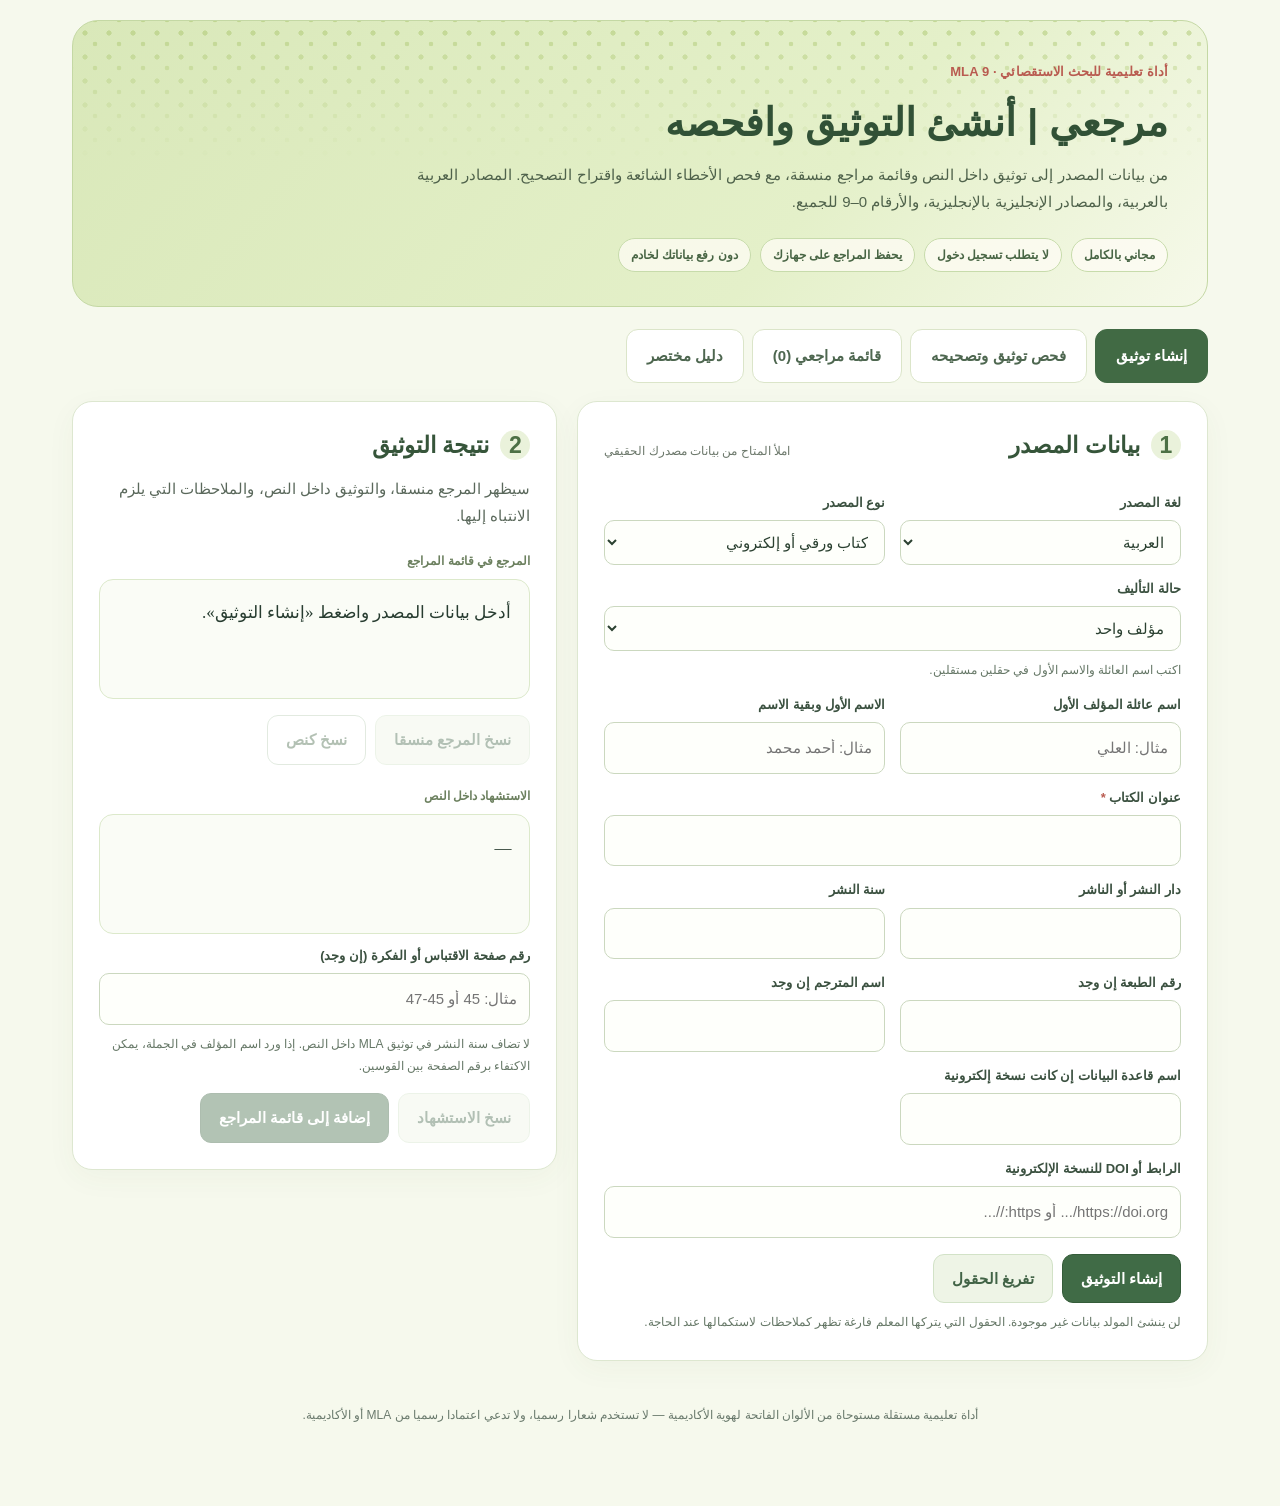
==== commit e2e6d09f: "Finalize branding of MLA generator and citation checker" ====
--- a/index.html
+++ b/index.html
@@ -1,4 +1,4 @@
-<!doctype html><html lang="ar" dir="rtl"><head><meta charset="utf-8"><meta name="viewport" content="width=device-width, initial-scale=1"><meta name="color-scheme" content="light"><title>مرجع | مولد وفاحص MLA 9</title><style>:root{--ink:#273c30;--soft:#5a685b;--bg:#f6f9ed;--cream:#fffef9;--line:#dbe5c9;--lime:#d8e8b1;--lime2:#eef5dd;--green:#527748;--red:#b95b50;--red-pale:#fff3ef;--gold:#ae8450;--gold-pale:#fff9eb}
+<!doctype html><html lang="ar" dir="rtl"><head><meta charset="utf-8"><meta name="viewport" content="width=device-width, initial-scale=1"><meta name="color-scheme" content="light"><title>مرجعي | مولد وفاحص MLA 9</title><style>:root{--ink:#273c30;--soft:#5a685b;--bg:#f6f9ed;--cream:#fffef9;--line:#dbe5c9;--lime:#d8e8b1;--lime2:#eef5dd;--green:#527748;--red:#b95b50;--red-pale:#fff3ef;--gold:#ae8450;--gold-pale:#fff9eb}
 *{box-sizing:border-box}
 html{scroll-behavior:smooth}
 body{margin:0;background:var(--bg);color:var(--ink);font:15px/1.85 'Segoe UI',Tahoma,Arial,sans-serif}
@@ -75,7 +75,7 @@
 @media print{body{background:#fff}.noprint,.hero,.topnav,.footer{display:none!important}.wrap{padding:0;max-width:none}.panel{box-shadow:none;border:none}.entry{break-inside:avoid;border:none;padding:0}.citation{padding-left:1.2cm;text-indent:-1.2cm}@page{size:A4;margin:2cm}}
 </style></head><body>
 <div class="wrap">
-<header class="hero"><div class="eyebrow">أداة تعليمية للبحث الاستقصائي · MLA 9</div><h1>مرجع | أنشئ التوثيق وافحصه</h1><p>من بيانات المصدر إلى توثيق داخل النص وقائمة مراجع منسقة، مع فحص الأخطاء الشائعة واقتراح التصحيح. المصادر العربية بالعربية، والمصادر الإنجليزية بالإنجليزية، والأرقام 0–9 للجميع.</p><div class="badgelist"><span class="softbadge">مجاني بالكامل</span><span class="softbadge">لا يتطلب تسجيل دخول</span><span class="softbadge">يحفظ المراجع على جهازك</span><span class="softbadge">دون رفع بياناتك لخادم</span></div></header>
+<header class="hero"><div class="eyebrow">أداة تعليمية للبحث الاستقصائي · MLA 9</div><h1>مرجعي | أنشئ التوثيق وافحصه</h1><p>من بيانات المصدر إلى توثيق داخل النص وقائمة مراجع منسقة، مع فحص الأخطاء الشائعة واقتراح التصحيح. المصادر العربية بالعربية، والمصادر الإنجليزية بالإنجليزية، والأرقام 0–9 للجميع.</p><div class="badgelist"><span class="softbadge">مجاني بالكامل</span><span class="softbadge">لا يتطلب تسجيل دخول</span><span class="softbadge">يحفظ المراجع على جهازك</span><span class="softbadge">دون رفع بياناتك لخادم</span></div></header>
 <nav class="topnav noprint" role="tablist" aria-label="أقسام الأداة"><button class="tab" id="tab-create" data-tab="create" role="tab" aria-selected="true">إنشاء توثيق</button><button class="tab" id="tab-check" data-tab="check" role="tab" aria-selected="false">فحص توثيق وتصحيحه</button><button class="tab" id="tab-list" data-tab="list" role="tab" aria-selected="false">قائمة مراجعي <span id="count">(0)</span></button><button class="tab" id="tab-guide" data-tab="guide" role="tab" aria-selected="false">دليل مختصر</button></nav>
 <section id="view-create" class="view"><div class="two"><div class="panel"><div class="sectionhead"><h2><span class="number">1</span> بيانات المصدر</h2><span class="mini">املأ المتاح من بيانات مصدرك الحقيقي</span></div><div class="formgrid"><div class="field"><label for="language">لغة المصدر</label><select id="language"><option value="ar">العربية</option><option value="en">الإنجليزية</option></select></div><div class="field"><label for="type">نوع المصدر</label><select id="type"><option value="book">كتاب ورقي أو إلكتروني</option><option value="journal">مقال في مجلة علمية</option><option value="web">صفحة في موقع إلكتروني</option><option value="chapter">فصل في كتاب محرر</option><option value="report">تقرير أو دليل مؤسسي</option><option value="thesis">رسالة جامعية أو أطروحة</option><option value="newspaper">مقال صحفي</option><option value="video">فيديو أو مادة مرئية</option><option value="lecture">محاضرة أو ورقة مؤتمر</option></select></div><div class="field span2"><label for="authorMode">حالة التأليف</label><select id="authorMode"><option value="one">مؤلف واحد</option><option value="two">مؤلفان</option><option value="many">3 مؤلفين فأكثر</option><option value="org">مؤلف مؤسسي (وزارة، أكاديمية، مؤسسة)</option><option value="none">لا يوجد مؤلف معروف</option></select><div class="tip" id="authorHint">اكتب اسم العائلة والاسم الأول في حقلين مستقلين.</div></div>
 <div class="field" data-author="person"><label for="last1">اسم عائلة المؤلف الأول</label><input id="last1" placeholder="مثال: العلي"></div><div class="field" data-author="person"><label for="first1">الاسم الأول وبقية الاسم</label><input id="first1" placeholder="مثال: أحمد محمد"></div>
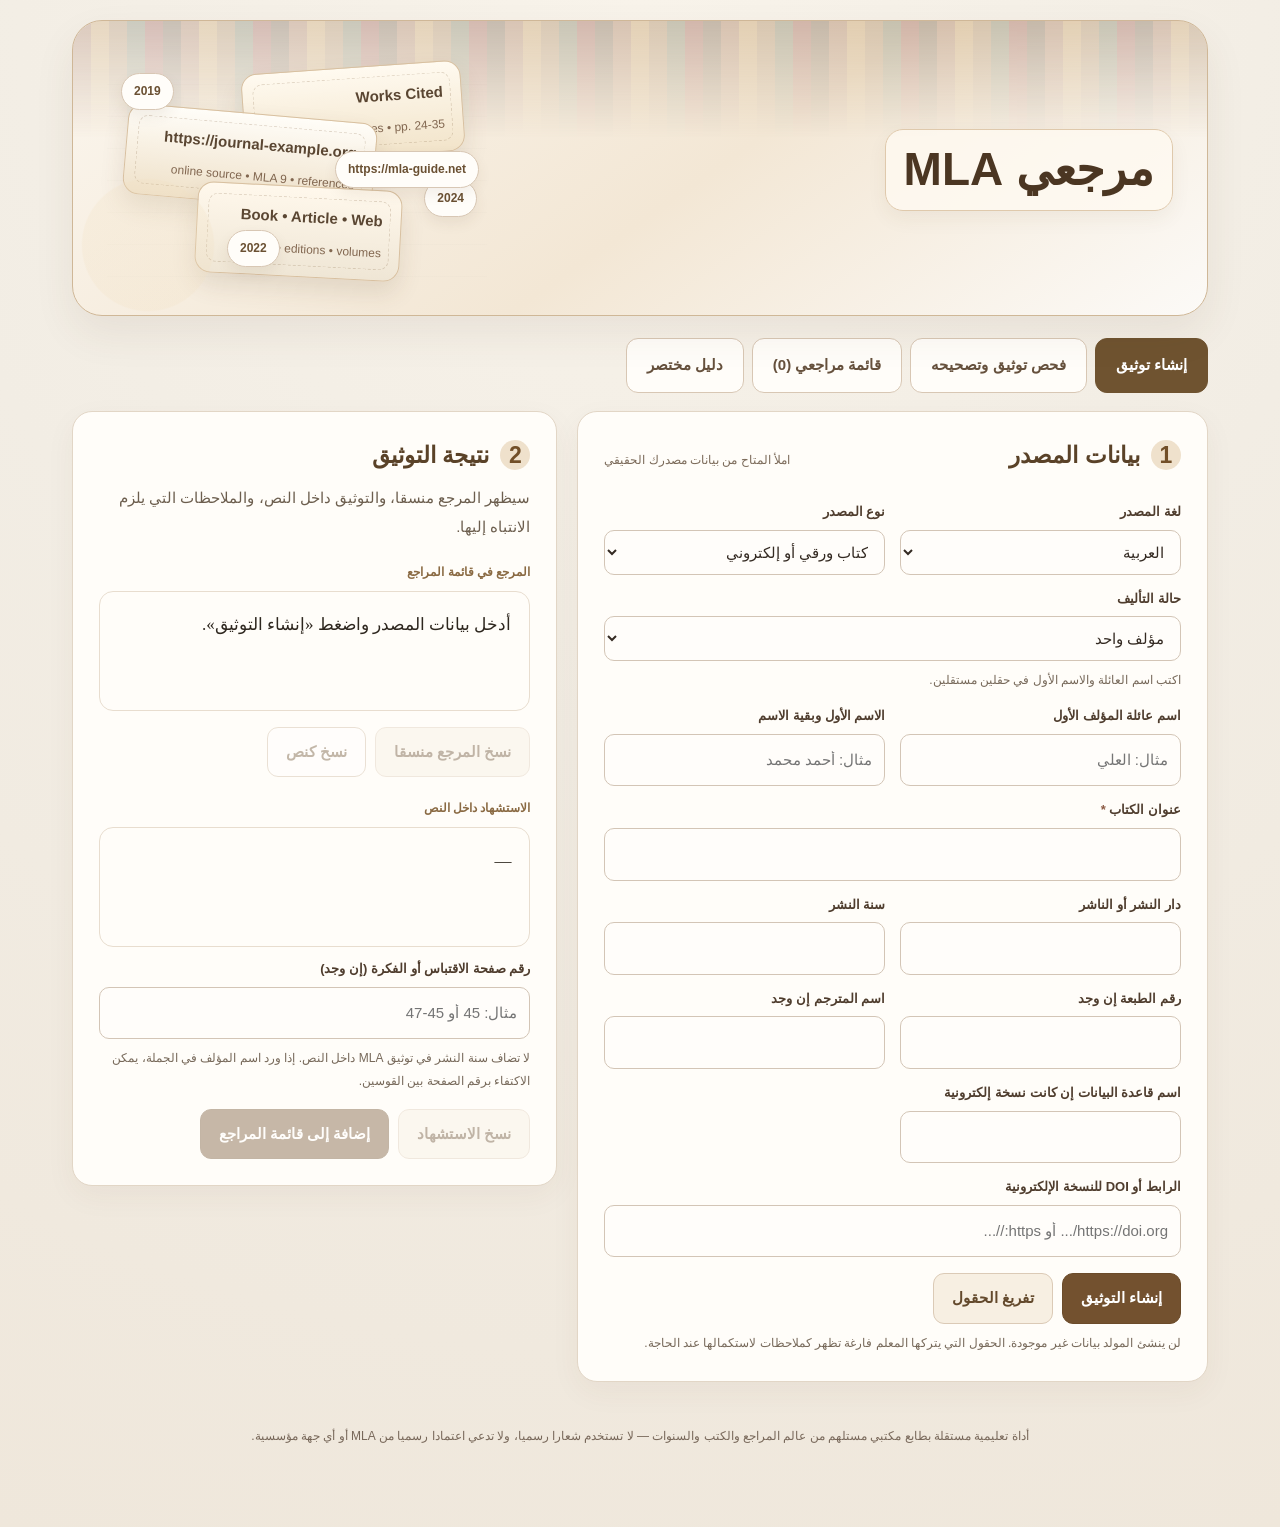
==== commit e617b326: "Publish Marjaei MLA title and vintage references header design" ====
--- a/index.html
+++ b/index.html
@@ -1,81 +1,81 @@
-<!doctype html><html lang="ar" dir="rtl"><head><meta charset="utf-8"><meta name="viewport" content="width=device-width, initial-scale=1"><meta name="color-scheme" content="light"><title>مرجعي | مولد وفاحص MLA 9</title><style>:root{--ink:#273c30;--soft:#5a685b;--bg:#f6f9ed;--cream:#fffef9;--line:#dbe5c9;--lime:#d8e8b1;--lime2:#eef5dd;--green:#527748;--red:#b95b50;--red-pale:#fff3ef;--gold:#ae8450;--gold-pale:#fff9eb}
+<!doctype html><html lang="ar" dir="rtl"><head><meta charset="utf-8"><meta name="viewport" content="width=device-width, initial-scale=1"><meta name="color-scheme" content="light"><title>مرجعي MLA</title><style>:root{--ink:#2e271f;--soft:#6c5e4e;--bg:#f2ede4;--cream:#fffdf8;--line:#d8c7b4;--lime:#d7c2a1;--lime2:#f7efe2;--green:#6f5330;--red:#8b5a43;--red-pale:#f9efe9;--gold:#b48a4f;--gold-pale:#fbf4e6}
 *{box-sizing:border-box}
 html{scroll-behavior:smooth}
-body{margin:0;background:var(--bg);color:var(--ink);font:15px/1.85 'Segoe UI',Tahoma,Arial,sans-serif}
+body{margin:0;background:radial-gradient(circle at top,#f8f3ea 0,#f2ede4 45%,#efe7db 100%);color:var(--ink);font:15px/1.9 'Segoe UI',Tahoma,Arial,sans-serif}
 button,input,textarea,select{font:inherit}
-a{color:#3f7050;text-underline-offset:3px}
+a{color:#6e4d26;text-underline-offset:3px}
 button{cursor:pointer}
-button:focus-visible,a:focus-visible,input:focus-visible,textarea:focus-visible,select:focus-visible{outline:3px solid #b7cb8d;outline-offset:2px}
+button:focus-visible,a:focus-visible,input:focus-visible,textarea:focus-visible,select:focus-visible{outline:3px solid #c8a66f;outline-offset:2px}
 .wrap{max-width:1180px;margin:auto;padding:20px 22px 55px}
-.hero{background:linear-gradient(130deg,#d9e8b9,#e4f0c9 65%,#f6f9ea);border:1px solid #c4d8a4;border-radius:26px;position:relative;overflow:hidden;padding:39px 39px 34px;margin-bottom:22px}
-.hero:before{content:'';position:absolute;top:0;left:0;right:0;height:140px;opacity:.52;background-image:radial-gradient(#a9c56b 2.3px,transparent 2.9px),radial-gradient(#a9c56b 2px,transparent 2.6px);background-size:24px 24px,24px 24px;background-position:0 0,10px 11px;mask-image:linear-gradient(#000,transparent)}
+.hero{background:linear-gradient(145deg,#fbf6ee,#f3e7d5 55%,#fcfaf7);border:1px solid #cfb797;border-radius:30px;position:relative;overflow:hidden;padding:34px 34px 30px;margin-bottom:22px;box-shadow:0 18px 40px rgba(89,64,37,.08)}
+.hero:before{content:'';position:absolute;top:0;left:0;right:0;height:118px;opacity:.28;background-image:repeating-linear-gradient(90deg,#8b5a43 0 18px,#b48a4f 18px 36px,#8f6b46 36px 54px,#55604c 54px 72px,#7a3232 72px 90px,#4d3b2f 90px 108px);mask-image:linear-gradient(#000,transparent)}
+.hero:after{content:'';position:absolute;left:-35px;bottom:-40px;width:220px;height:220px;border-radius:50%;background:radial-gradient(circle,#f1dfbf 0,#f1dfbf 42%,transparent 43%);opacity:.23}
 .hero>*{position:relative}
-.eyebrow{font-weight:700;color:var(--red);font-size:13px;letter-spacing:.1px}
-h1{font-size:clamp(26px,4vw,39px);line-height:1.4;color:#315136;margin:12px 0 10px}
-h2{font-size:23px;line-height:1.5;margin:0 0 12px;color:#36553a}
-h3{font-size:18px;margin:0 0 11px;color:#436046}
-.hero p{font-size:15px;max-width:760px;margin:0;color:#4f624b}
-.badgelist{display:flex;flex-wrap:wrap;gap:9px;margin-top:22px}
-.softbadge{display:inline-block;background:#fffcf6bd;border:1px solid #c7dbab;padding:5px 12px;border-radius:50px;font-size:12px;color:#486544;font-weight:600}
+.eyebrow{font-weight:700;color:#85573c;font-size:13px;letter-spacing:.1px}
+h1{font-size:clamp(30px,4.8vw,46px);line-height:1.3;color:#4b3622;margin:0}
+h2{font-size:23px;line-height:1.5;margin:0 0 12px;color:#5a4228}
+h3{font-size:18px;margin:0 0 11px;color:#65472f}
+.hero p{font-size:15px;max-width:760px;margin:0;color:#655646}
+.hero-grid{display:grid;grid-template-columns:1fr 380px;gap:24px;align-items:center;min-height:220px}.hero-copy{position:relative;z-index:1}.hero-copy h1{display:inline-block;background:rgba(255,250,242,.8);padding:10px 18px;border-radius:18px;border:1px solid #dfc9ac;box-shadow:0 8px 20px rgba(89,64,37,.06)}.hero-collage{position:relative;height:230px}.paper{position:absolute;background:linear-gradient(180deg,#fffaf0,#f2e4ca);border:1px solid #d8c0a0;border-radius:16px;box-shadow:0 12px 24px rgba(89,64,37,.12);padding:16px 18px;color:#5a4632}.paper:before{content:'';position:absolute;inset:10px;border:1px dashed rgba(123,93,58,.22);border-radius:10px}.paper strong,.paper small,.paper span{position:relative;z-index:1;display:block}.paper strong{font-size:15px;margin-bottom:6px}.paper small{font-size:12px;color:#826750}.paper.p1{width:220px;right:24px;top:12px;transform:rotate(-4deg)}.paper.p2{width:250px;left:18px;top:58px;transform:rotate(5deg);background:linear-gradient(180deg,#fffdf8,#efe1c9)}.paper.p3{width:205px;right:86px;bottom:8px;transform:rotate(3deg);background:linear-gradient(180deg,#fff8ec,#efe6d5)}.chip{position:absolute;background:#fffdf9;border:1px solid #d8c7b4;border-radius:999px;padding:6px 12px;font-size:12px;font-weight:700;color:#6a5032;box-shadow:0 6px 14px rgba(89,64,37,.08)}.chip.year1{left:14px;top:18px}.chip.year2{left:120px;bottom:18px}.chip.year3{right:10px;bottom:68px}.chip.url{right:8px;top:96px;max-width:170px;white-space:nowrap;overflow:hidden;text-overflow:ellipsis}.soft-lines{position:absolute;left:0;right:0;top:0;bottom:0;pointer-events:none;background-image:linear-gradient(transparent 0 92%,rgba(107,94,78,.06) 92% 94%,transparent 94%);background-size:100% 32px;opacity:.3}.badgelist{display:none}
+.softbadge{display:none}
 .topnav{display:flex;gap:8px;flex-wrap:wrap;margin-bottom:18px}
-.tab{border:1px solid var(--line);background:#fff;color:#4e6750;padding:12px 20px;border-radius:12px;font-weight:700}
-.tab[aria-selected=true]{background:#416a44;color:#fff;border-color:#416a44}
-.panel{background:#fff;border-radius:20px;border:1px solid #dde7d0;box-shadow:0 8px 30px #4464370b;padding:26px;margin-bottom:18px}
+.tab{border:1px solid var(--line);background:#fffdf9;color:#66513d;padding:12px 20px;border-radius:12px;font-weight:700}
+.tab[aria-selected=true]{background:#6f5330;color:#fff;border-color:#6f5330}
+.panel{background:#fffdf9;border-radius:20px;border:1px solid #e2d6c6;box-shadow:0 10px 30px rgba(89,64,37,.05);padding:26px;margin-bottom:18px}
 .panellead{color:var(--soft);margin:0 0 20px}
 .two{display:grid;grid-template-columns:1.13fr .87fr;gap:20px;align-items:start}
-.mini{font-size:12px;color:#6b776a}
+.mini{font-size:12px;color:#7b6a59}
 .formgrid{display:grid;grid-template-columns:1fr 1fr;gap:12px 15px}
 .span2{grid-column:1/-1}
-.field label{display:block;font-weight:700;font-size:13px;margin:0 0 5px;color:#3b5140}
-.field input,.field select,.field textarea,textarea.large{width:100%;padding:11px 12px;border:1px solid #cbd8bf;border-radius:10px;background:#fefffb;min-height:45px;color:#2b4131;outline:none}
-.field input:focus,.field select:focus,.field textarea:focus,textarea.large:focus{border-color:#729d62;box-shadow:0 0 0 3px #a7c28a30}
+.field label{display:block;font-weight:700;font-size:13px;margin:0 0 5px;color:#4f3d2e}
+.field input,.field select,.field textarea,textarea.large{width:100%;padding:11px 12px;border:1px solid #d3c5b6;border-radius:10px;background:#fffdfa;min-height:45px;color:#342a22;outline:none}
+.field input:focus,.field select:focus,.field textarea:focus,textarea.large:focus{border-color:#a8824f;box-shadow:0 0 0 3px rgba(180,138,79,.17)}
 .field textarea{resize:vertical;min-height:70px}
 input[dir=ltr],textarea[dir=ltr]{text-align:left}
-.subtle{background:#f4f8ea;border:1px solid #e2ebd2;border-radius:14px;padding:15px 17px;margin:15px 0}
-.notice{border-right:4px solid #87a963;background:#f0f6e7;padding:11px 15px;border-radius:9px;margin:12px 0;color:#456048;font-size:13px}
-.warn{border-right-color:#d7a152;background:#fff9ef;color:#6d592f}
-.error{border-right-color:#c26c5c;background:#fff3ef;color:#86483d}
-.tip{margin-top:8px;color:#657766;font-size:12px}
+.subtle{background:#faf4eb;border:1px solid #eadbc9;border-radius:14px;padding:15px 17px;margin:15px 0}
+.notice{border-right:4px solid #9d7640;background:#fcf5ea;padding:11px 15px;border-radius:9px;margin:12px 0;color:#5f4d3e;font-size:13px}
+.warn{border-right-color:#b47e39;background:#fff7ea;color:#74572f}
+.error{border-right-color:#a65b47;background:#fbefeb;color:#7a4337}
+.tip{margin-top:8px;color:#77695a;font-size:12px}
 .btnrow{display:flex;flex-wrap:wrap;gap:9px;margin-top:16px}
-.btn{border:1px solid #345c39;background:#406b46;color:white;border-radius:11px;padding:10px 18px;font-weight:700;min-height:42px}
-.btn.secondary{color:#416346;background:#eef4e6;border-color:#d2e2c7}
-.btn.outline{color:#446646;background:white;border-color:#b7cdb3}
-.btn.danger{background:#ad5a4e;border-color:#ad5a4e}
+.btn{border:1px solid #6b4b2a;background:#73512f;color:white;border-radius:11px;padding:10px 18px;font-weight:700;min-height:42px}
+.btn.secondary{color:#63492c;background:#f7efe2;border-color:#dbcab6}
+.btn.outline{color:#6a5032;background:white;border-color:#cbb79f}
+.btn.danger{background:#9a5848;border-color:#9a5848}
 .btn:disabled{opacity:.4;cursor:not-allowed}
-.resultbox{background:#fafcf6;border:1px solid #dce9cb;padding:18px;border-radius:14px;min-height:120px;overflow-wrap:anywhere}
+.resultbox{background:#fffdf9;border:1px solid #e8ddcf;padding:18px;border-radius:14px;min-height:120px;overflow-wrap:anywhere}
 .resultbox p{margin:0 0 7px}
 .citation{font-family:Georgia,'Times New Roman',Tahoma,serif;font-size:17px;line-height:1.8;white-space:normal;overflow-wrap:anywhere}
 .citation em{font-style:italic}
 [dir=rtl].citation{font-family:Tahoma,'Segoe UI',serif}
-.kicker{font-weight:700;color:#6c805f;font-size:12px;margin:8px 0 7px}
-.issue{border-bottom:1px solid #e5ebd9;padding:11px 0}
+.kicker{font-weight:700;color:#8a6a43;font-size:12px;margin:8px 0 7px}
+.issue{border-bottom:1px solid #ece1d4;padding:11px 0}
 .issue:last-child{border-bottom:0}
 .issue strong{display:block;font-size:14px}
-.issue small{display:block;color:#647267}
-.state{display:inline-block;padding:3px 9px;border-radius:20px;font-size:11px;font-weight:700;background:#e3efda;color:#35653e}
+.issue small{display:block;color:#6b5e51}
+.state{display:inline-block;padding:3px 9px;border-radius:20px;font-size:11px;font-weight:700;background:#efe3d2;color:#684b2c}
 .state.warning{background:#fff1db;color:#875e32}
 .state.alert{background:#ffebe5;color:#9a493c}
 .sectionhead{display:flex;gap:12px;align-items:center;justify-content:space-between;flex-wrap:wrap;margin:0 0 16px}
-.help{background:#fbfbf5;border:1px solid #e3e8d8;border-radius:12px;padding:13px;font-size:13px;color:#506451}
-.muted{color:#7c877a}
-.entry{padding:16px;border:1px solid #e1e8d5;border-radius:13px;margin:12px 0;overflow-wrap:anywhere}
+.help{background:#fcf9f3;border:1px solid #e8dece;border-radius:12px;padding:13px;font-size:13px;color:#5d5146}
+.muted{color:#7d7063}
+.entry{padding:16px;border:1px solid #e5daca;border-radius:13px;margin:12px 0;overflow-wrap:anywhere;background:#fffdfa}
 .entry header{display:flex;justify-content:space-between;gap:12px;align-items:start}
 .entry .citation{margin:12px 0 6px;font-size:16px}
 .entry .btnrow{margin:8px 0 0}
 .output-pair{display:grid;grid-template-columns:1fr;gap:13px}
 .checklist{margin:0;padding-right:19px}
 .checklist li{margin:5px 0}
-.number{display:inline-flex;align-items:center;justify-content:center;border-radius:50%;width:30px;height:30px;background:#eaf2db;color:#4c7045;font-weight:700;margin-left:5px}
-hr{border:0;border-top:1px solid #e3ead8;margin:20px 0}
-.footer{text-align:center;font-size:12px;color:#6a7a6d;margin:25px 0}
+.number{display:inline-flex;align-items:center;justify-content:center;border-radius:50%;width:30px;height:30px;background:#efe1cc;color:#724f28;font-weight:700;margin-left:5px}
+hr{border:0;border-top:1px solid #eadfce;margin:20px 0}
+.footer{text-align:center;font-size:12px;color:#78685a;margin:25px 0}
 .visually-hidden{position:absolute;clip:rect(0,0,0,0);width:1px;height:1px;overflow:hidden}
 .hidden{display:none!important}
-@media(max-width:850px){.two{grid-template-columns:1fr}.formgrid{grid-template-columns:1fr 1fr}}
-@media(max-width:620px){.wrap{padding:11px 11px 42px}.hero{padding:29px 18px}.panel{padding:17px}.formgrid{grid-template-columns:1fr}.tab{flex:1 1 auto}.btnrow .btn{flex:1 1 auto}}
-@media print{body{background:#fff}.noprint,.hero,.topnav,.footer{display:none!important}.wrap{padding:0;max-width:none}.panel{box-shadow:none;border:none}.entry{break-inside:avoid;border:none;padding:0}.citation{padding-left:1.2cm;text-indent:-1.2cm}@page{size:A4;margin:2cm}}
-</style></head><body>
+
+@media(max-width:850px){.two{grid-template-columns:1fr}.formgrid{grid-template-columns:1fr 1fr}.hero-grid{grid-template-columns:1fr}.hero-collage{height:240px}}@media(max-width:620px){.wrap{padding:11px 11px 42px}.hero{padding:24px 16px}.hero-grid{gap:16px;min-height:auto}.hero-collage{height:250px}.paper.p1{right:8px;top:10px;width:185px}.paper.p2{left:8px;top:62px;width:210px}.paper.p3{right:50px;bottom:8px;width:175px}.chip.url{right:4px;top:92px;max-width:150px}.panel{padding:17px}.formgrid{grid-template-columns:1fr}.tab{flex:1 1 auto}.btnrow .btn{flex:1 1 auto}}
+@media print{body{background:#fff}.noprint,.hero,.topnav,.footer{display:none!important}.wrap{padding:0;max-width:none}.panel{box-shadow:none;border:none}.entry{break-inside:avoid;border:none;padding:0}.citation{padding-left:1.2cm;text-indent:-1.2cm}@page{size:A4;margin:2cm}}</style></head><body>
 <div class="wrap">
-<header class="hero"><div class="eyebrow">أداة تعليمية للبحث الاستقصائي · MLA 9</div><h1>مرجعي | أنشئ التوثيق وافحصه</h1><p>من بيانات المصدر إلى توثيق داخل النص وقائمة مراجع منسقة، مع فحص الأخطاء الشائعة واقتراح التصحيح. المصادر العربية بالعربية، والمصادر الإنجليزية بالإنجليزية، والأرقام 0–9 للجميع.</p><div class="badgelist"><span class="softbadge">مجاني بالكامل</span><span class="softbadge">لا يتطلب تسجيل دخول</span><span class="softbadge">يحفظ المراجع على جهازك</span><span class="softbadge">دون رفع بياناتك لخادم</span></div></header>
+<header class="hero"><div class="hero-grid"><div class="hero-copy"><h1>مرجعي MLA</h1></div><div class="hero-collage" aria-hidden="true"><div class="soft-lines"></div><div class="paper p1"><strong>Works Cited</strong><small>archive notes • pp. 24-35</small></div><div class="paper p2"><strong>https://journal-example.org</strong><small>online source • MLA 9 • references</small></div><div class="paper p3"><strong>Book • Article • Web</strong><small>sources • editions • volumes</small></div><span class="chip year1">2019</span><span class="chip year2">2022</span><span class="chip year3">2024</span><span class="chip url">https://mla-guide.net</span></div></div></header>
 <nav class="topnav noprint" role="tablist" aria-label="أقسام الأداة"><button class="tab" id="tab-create" data-tab="create" role="tab" aria-selected="true">إنشاء توثيق</button><button class="tab" id="tab-check" data-tab="check" role="tab" aria-selected="false">فحص توثيق وتصحيحه</button><button class="tab" id="tab-list" data-tab="list" role="tab" aria-selected="false">قائمة مراجعي <span id="count">(0)</span></button><button class="tab" id="tab-guide" data-tab="guide" role="tab" aria-selected="false">دليل مختصر</button></nav>
 <section id="view-create" class="view"><div class="two"><div class="panel"><div class="sectionhead"><h2><span class="number">1</span> بيانات المصدر</h2><span class="mini">املأ المتاح من بيانات مصدرك الحقيقي</span></div><div class="formgrid"><div class="field"><label for="language">لغة المصدر</label><select id="language"><option value="ar">العربية</option><option value="en">الإنجليزية</option></select></div><div class="field"><label for="type">نوع المصدر</label><select id="type"><option value="book">كتاب ورقي أو إلكتروني</option><option value="journal">مقال في مجلة علمية</option><option value="web">صفحة في موقع إلكتروني</option><option value="chapter">فصل في كتاب محرر</option><option value="report">تقرير أو دليل مؤسسي</option><option value="thesis">رسالة جامعية أو أطروحة</option><option value="newspaper">مقال صحفي</option><option value="video">فيديو أو مادة مرئية</option><option value="lecture">محاضرة أو ورقة مؤتمر</option></select></div><div class="field span2"><label for="authorMode">حالة التأليف</label><select id="authorMode"><option value="one">مؤلف واحد</option><option value="two">مؤلفان</option><option value="many">3 مؤلفين فأكثر</option><option value="org">مؤلف مؤسسي (وزارة، أكاديمية، مؤسسة)</option><option value="none">لا يوجد مؤلف معروف</option></select><div class="tip" id="authorHint">اكتب اسم العائلة والاسم الأول في حقلين مستقلين.</div></div>
 <div class="field" data-author="person"><label for="last1">اسم عائلة المؤلف الأول</label><input id="last1" placeholder="مثال: العلي"></div><div class="field" data-author="person"><label for="first1">الاسم الأول وبقية الاسم</label><input id="first1" placeholder="مثال: أحمد محمد"></div>
@@ -86,8 +86,8 @@
 <div class="panel"><h2><span class="number">2</span> نتيجة التوثيق</h2><p class="panellead">سيظهر المرجع منسقا، والتوثيق داخل النص، والملاحظات التي يلزم الانتباه إليها.</p><div class="kicker">المرجع في قائمة المراجع</div><div id="refOutput" class="resultbox citation" aria-live="polite">أدخل بيانات المصدر واضغط «إنشاء التوثيق».</div><div class="btnrow"><button id="copyRef" class="btn secondary" disabled>نسخ المرجع منسقا</button><button id="copyRefText" class="btn outline" disabled>نسخ كنص</button></div><div class="kicker" style="margin-top:20px">الاستشهاد داخل النص</div><div id="inlineOutput" class="resultbox citation" aria-live="polite">—</div><div class="field" style="margin-top:10px"><label for="citedPage">رقم صفحة الاقتباس أو الفكرة (إن وجد)</label><input id="citedPage" inputmode="text" placeholder="مثال: 45 أو 45-47"><div class="tip">لا تضاف سنة النشر في توثيق MLA داخل النص. إذا ورد اسم المؤلف في الجملة، يمكن الاكتفاء برقم الصفحة بين القوسين.</div></div><div class="btnrow"><button id="copyInline" class="btn secondary" disabled>نسخ الاستشهاد</button><button id="addEntry" class="btn" disabled>إضافة إلى قائمة المراجع</button></div><div id="genIssues" class="notice hidden"></div></div></div></section>
 <section id="view-check" class="view hidden"><div class="two"><div class="panel"><h2>فحص التوثيق وتصحيحه</h2><p class="panellead">الصق مرجعا من قائمة المراجع أو استشهادا داخل النص. تفحص الأداة البنية الظاهرة وتعرض تصحيحا شكليا عند الإمكان، دون اختراع بيانات غير موجودة.</p><div class="formgrid"><div class="field"><label for="checkKind">ماذا تفحص؟</label><select id="checkKind"><option value="reference">مرجع في قائمة المراجع</option><option value="inline">استشهاد داخل النص</option></select></div><div class="field"><label for="checkLang">لغة المرجع</label><select id="checkLang"><option value="ar">العربية</option><option value="en">الإنجليزية</option></select></div><div class="field span2" id="checkTypeWrap"><label for="checkType">نوع المصدر</label><select id="checkType"><option value="book">كتاب</option><option value="journal">مقال علمي</option><option value="web">صفحة ويب</option><option value="chapter">فصل في كتاب</option><option value="report">تقرير أو دليل</option><option value="thesis">رسالة جامعية</option><option value="newspaper">مقال صحفي</option><option value="video">فيديو</option><option value="lecture">محاضرة أو مؤتمر</option></select></div><div class="field span2"><label for="checkText">التوثيق الذي تريد فحصه</label><textarea id="checkText" rows="6" placeholder="الصق المرجع أو الاستشهاد هنا..."></textarea></div><div class="field span2" id="compareWrap"><label for="compareId">اختياري: المقارنة بمرجع أنشأته سابقا</label><select id="compareId"><option value="">فحص شكلي عام دون مرجع مقارن</option></select><div class="tip">المقارنة ببيانات أصلية مدخلة في قسم الإنشاء تجعل التصحيح أدق.</div></div></div><div class="btnrow"><button id="runCheck" class="btn">افحص التوثيق</button><button id="loadCheckExample" class="btn secondary">عرض مثال فيه أخطاء</button></div></div><div class="panel"><h2>نتيجة الفحص</h2><div id="checkStatus" class="notice">أدخل التوثيق لعرض النتيجة.</div><div id="issuesBox"></div><div class="kicker" style="margin-top:18px">التصحيح المقترح</div><div id="corrected" class="resultbox citation">—</div><div class="btnrow"><button class="btn secondary" id="copyCorrection" disabled>نسخ التصحيح</button></div><div class="notice warn" style="margin-top:20px">الفحص آلي وقائم على قواعد واضحة، وليس تدقيقا لمصدر المنشور نفسه. عند عدم توفر اسم المؤلف أو البيانات الدقيقة أو تنسيق الخط الأصلي، قد يلزم الرجوع للمصدر أو مراجعة بشرية.</div></div></div></section>
 <section id="view-list" class="view hidden"><div class="panel"><div class="sectionhead"><div><h2>قائمة المراجع التي أنشأتها</h2><p class="panellead">تُحفظ محليا في المتصفح على هذا الجهاز. يمكن تعديلها ونسخها وتصديرها.</p></div><div class="btnrow" style="margin:0"><button class="btn secondary" id="copyAll">نسخ قائمة المراجع</button><button class="btn outline" id="downloadDoc">تنزيل ملف Word</button><button class="btn outline" id="printList">طباعة / PDF</button></div></div><div class="notice">تُرتب المراجع العربية هجائيا فيما بينها، والإنجليزية هجائيا فيما بينها. راجع متطلبات الأكاديمية بشأن ترتيب القائمتين عند دمجهما في بحث واحد.</div><div id="listOutput"></div></div></section>
-<section id="view-guide" class="view hidden"><div class="panel"><h2>كيف تستخدم الأداة؟</h2><div class="formgrid"><div class="subtle"><h3>إنشاء التوثيق</h3><p>اختر لغة المصدر ونوعه، ثم أدخل بياناته كما تظهر في المصدر، وحدد صفحة الاستشهاد عند الحاجة. انسخ المرجع منسقا وأضفه لقائمتك.</p></div><div class="subtle"><h3>فحص التوثيق</h3><p>الصق مرجعا أو استشهادا، وحدد نوعه ولغته، ثم اقرأ الأخطاء والتصحيح. المقارنة بمرجع محفوظ تمنح نتيجة أدق من فحص النص وحده.</p></div><div class="subtle"><h3>ضبط العربية والأرقام</h3><p>المصادر العربية بالعربية والإنجليزية بالإنجليزية. تحول الأرقام العربية الشرقية تلقائيا إلى 0–9. لا تحوِّل الأداة أسماء المؤلفين إلى حروف لاتينية.</p></div><div class="subtle"><h3>حالات تحتاج مراجعة</h3><p>نقص المؤلف أو تاريخ النشر أو أرقام الصفحات، وتفاصيل الأسماء المركبة أو المراجع متعددة الحاويات، وكذلك التحقق من صحة DOI/URL ومطابقة النص الأصلي.</p></div></div><hr><h3>أمثلة توضيحية افتراضية</h3><p>كتاب عربي: العلي، أحمد. <em>استراتيجيات التدريس الحديثة</em>. دار المعرفة، 2022. <span class="muted">(العلي 45)</span></p><p dir="ltr" style="text-align:left">English book: Brown, James. <em>Modern Teaching Strategies</em>. Oxford University Press, 2022. <span class="muted">(Brown 45)</span></p><div class="notice warn">الأمثلة للتقريب ولا تمثل مصادر محققة. يعمل المولد وفق القواعد العامة لـ MLA 9 مع سياسة اللغة والأرقام التي حُددت للتدريب، ولا يعد بديلا عن مراجعة المصدر الأصلي.</div><h3>مرجع التحقق</h3><p><a href="https://style.mla.org/works-cited/works-cited-a-quick-guide/" target="_blank" rel="noopener">MLA Style Center — Works Cited: A Quick Guide</a>، <a href="https://style.mla.org/works-cited/citations-by-format/online-works/" target="_blank" rel="noopener">كيفية توثيق المصادر الإلكترونية</a>، بالإضافة إلى دليل التوثيق المرفق من الأكاديمية وتصحيحاته.</p></div></section>
-<div class="footer">أداة تعليمية مستقلة مستوحاة من الألوان الفاتحة لهوية الأكاديمية — لا تستخدم شعارا رسميا، ولا تدعي اعتمادا رسميا من MLA أو الأكاديمية.</div></div>
+<section id="view-guide" class="view hidden"><div class="panel"><h2>كيف تستخدم الأداة؟</h2><div class="formgrid"><div class="subtle"><h3>إنشاء التوثيق</h3><p>اختر لغة المصدر ونوعه، ثم أدخل بياناته كما تظهر في المصدر، وحدد صفحة الاستشهاد عند الحاجة. انسخ المرجع منسقا وأضفه لقائمتك.</p></div><div class="subtle"><h3>فحص التوثيق</h3><p>الصق مرجعا أو استشهادا، وحدد نوعه ولغته، ثم اقرأ الأخطاء والتصحيح. المقارنة بمرجع محفوظ تمنح نتيجة أدق من فحص النص وحده.</p></div><div class="subtle"><h3>ضبط العربية والأرقام</h3><p>المصادر العربية بالعربية والإنجليزية بالإنجليزية. تحول الأرقام العربية الشرقية تلقائيا إلى 0–9. لا تحوِّل الأداة أسماء المؤلفين إلى حروف لاتينية.</p></div><div class="subtle"><h3>حالات تحتاج مراجعة</h3><p>نقص المؤلف أو تاريخ النشر أو أرقام الصفحات، وتفاصيل الأسماء المركبة أو المراجع متعددة الحاويات، وكذلك التحقق من صحة DOI/URL ومطابقة النص الأصلي.</p></div></div><hr><h3>أمثلة توضيحية افتراضية</h3><p>كتاب عربي: العلي، أحمد. <em>استراتيجيات التدريس الحديثة</em>. دار المعرفة، 2022. <span class="muted">(العلي 45)</span></p><p dir="ltr" style="text-align:left">English book: Brown, James. <em>Modern Teaching Strategies</em>. Oxford University Press, 2022. <span class="muted">(Brown 45)</span></p><div class="notice warn">الأمثلة للتقريب ولا تمثل مصادر محققة. يعمل المولد وفق القواعد العامة لـ MLA 9 مع سياسة اللغة والأرقام التي حُددت للتدريب، ولا يعد بديلا عن مراجعة المصدر الأصلي.</div></div></section>
+<div class="footer">أداة تعليمية مستقلة بطابع مكتبي مستلهم من عالم المراجع والكتب والسنوات — لا تستخدم شعارا رسميا، ولا تدعي اعتمادا رسميا من MLA أو أي جهة مؤسسية.</div></div>
 <script>'use strict';
 const $=id=>document.getElementById(id);
 const asText=s=>String(s??'').trim();
